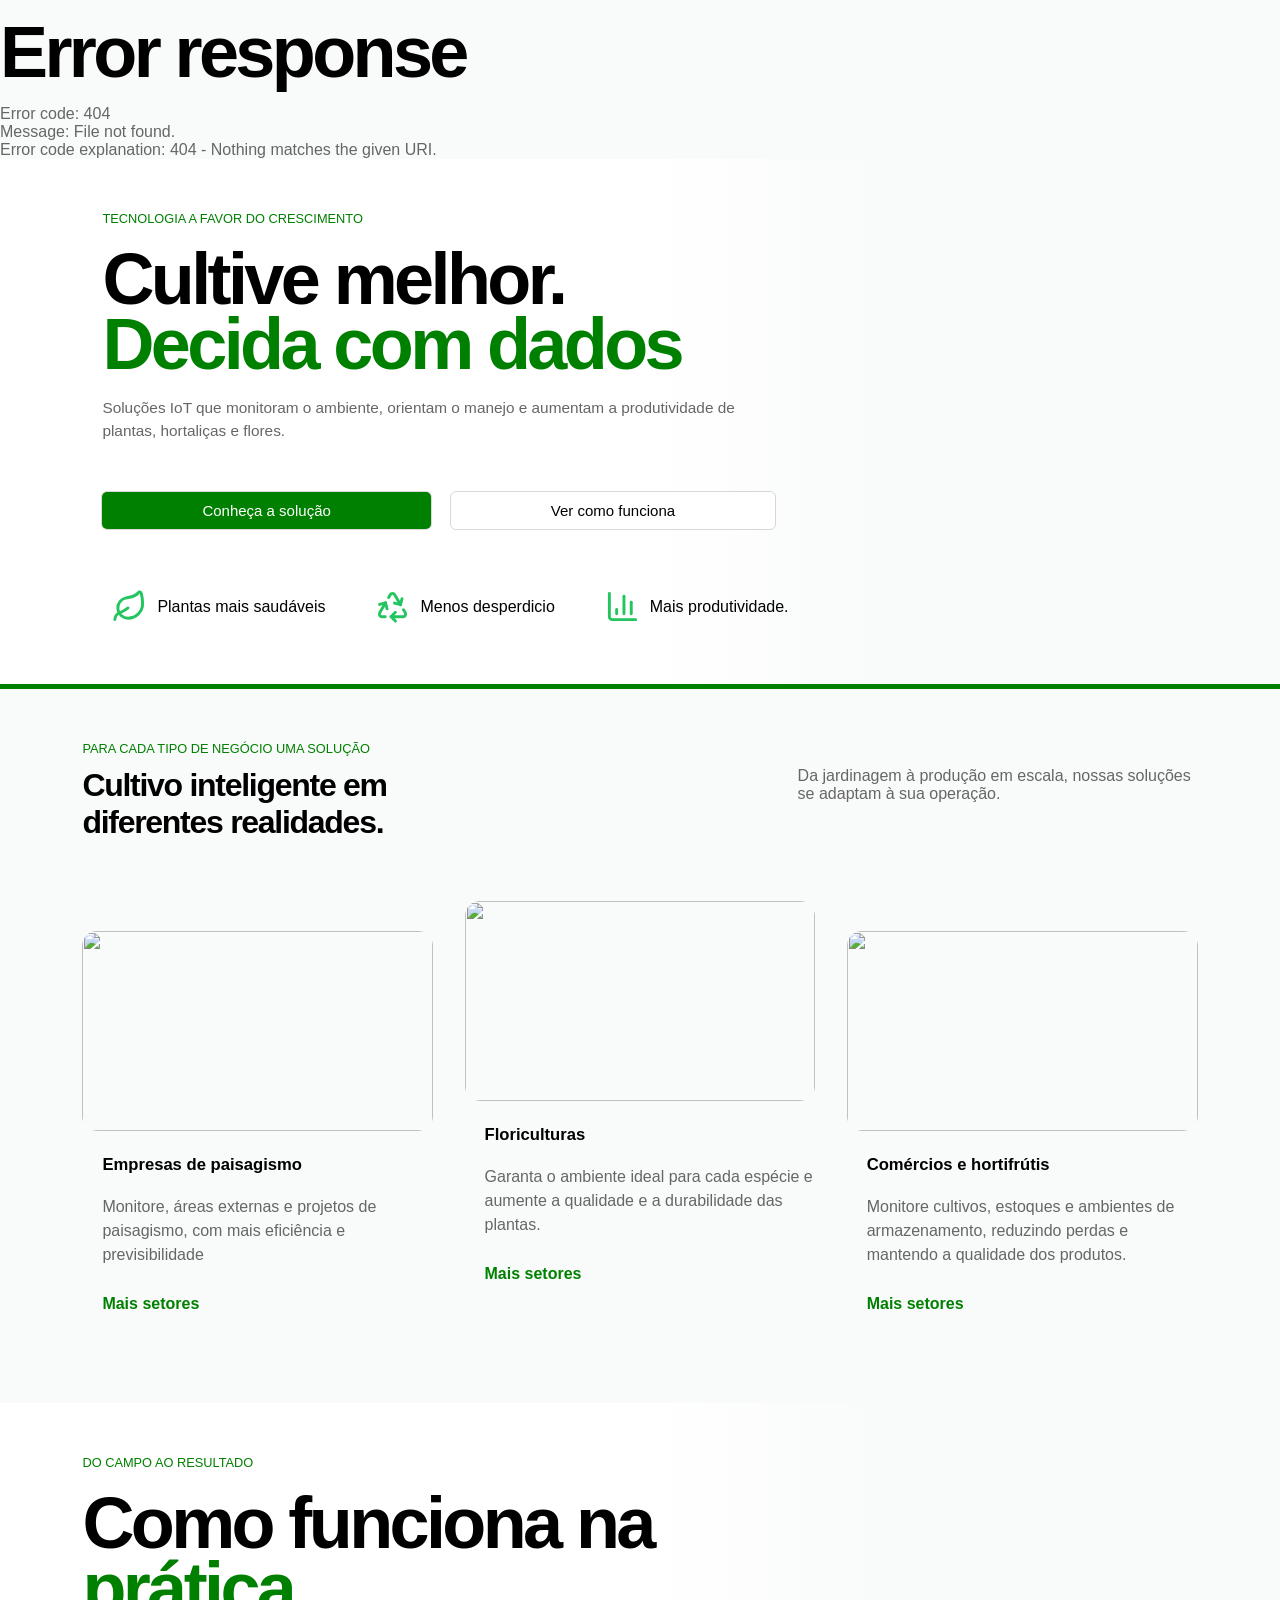
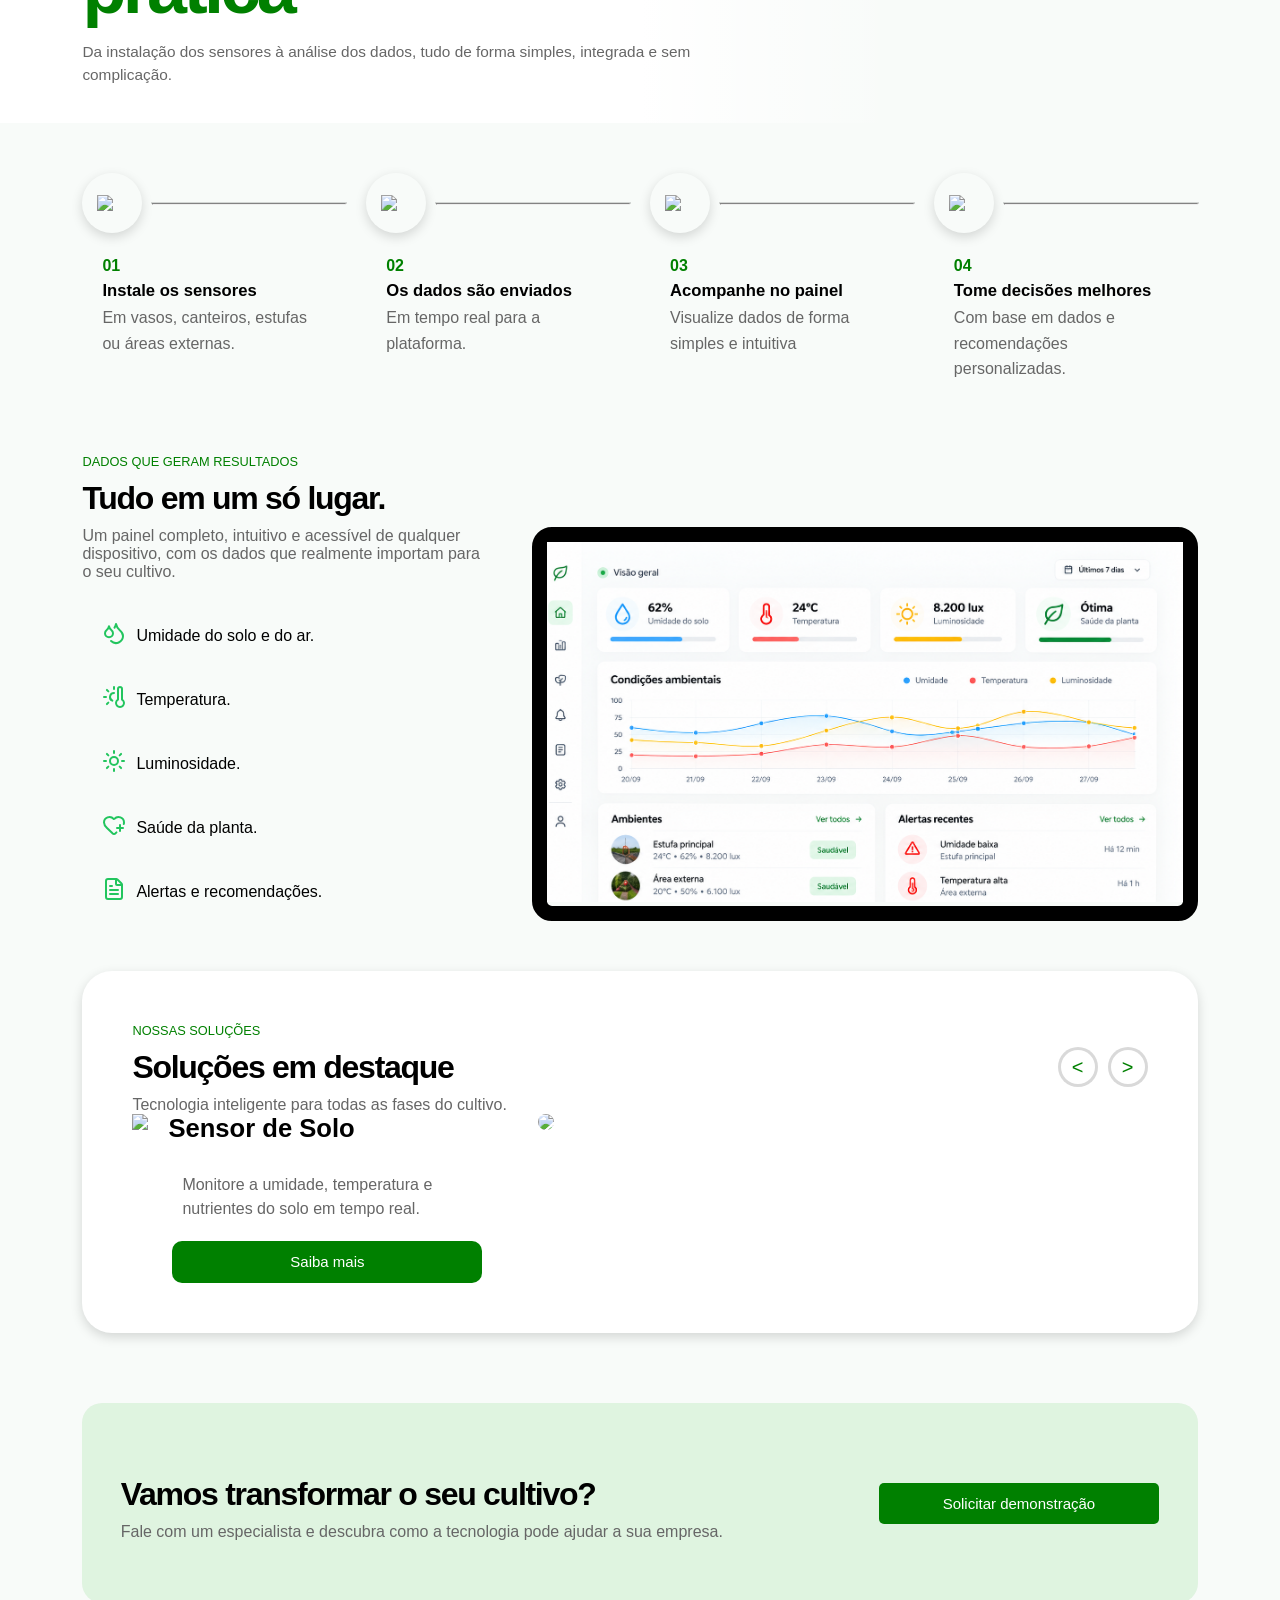
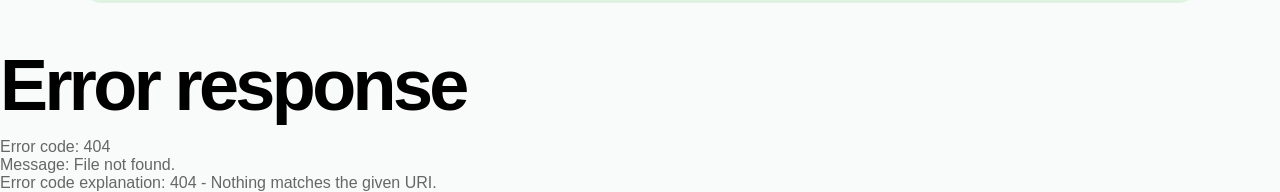
==== index.html @ 98073b13 "Atualiza cache dos estilos responsivos" ====
<!DOCTYPE html>
<html lang="pt-br">

<head>
    <meta charset="UTF-8">

    <meta name="viewport" content="width=device-width, initial-scale=1.0">

    <!-- MENU -->
    <script src="./src/componentes/menu/menu.js?v=6d2f636" defer></script>

    <!-- BANNER PRINCIPAL -->
    <script src="./src/componentes/banner/banner_top.js?v=2dd4a66" defer></script>

    <!-- TITULO DE SEÇÃO -->
    <script src="./src/componentes/texto/mainHeader.js?v=2dd4a66" defer></script>

    <!-- CARDS SETORES -->
    <script src="./src/componentes/cards/cardimg.js?v=2dd4a66" defer></script>

    <!-- CARDS COMO FUNCIONA -->
    <script src="./src/componentes/cards/cardicone.js?v=2dd4a66" defer></script>

    <!-- BANNER COM CARROSSEL -->
    <script src="./src/componentes/banner/bannerCard.js?v=2dd4a66" defer></script>

    <!-- BANNER FOOTER -->
    <script src="./src/componentes/banner/bannerMain.js?v=2dd4a66" defer></script>

    <!-- TERMOS -->
    <script src="./src/componentes/footer/termos.js?v=2dd4a66" defer></script>

    <!-- FOOTER -->
    <script src="./src/componentes/footer/footer.js?v=2dd4a66" defer></script>

    <link rel="stylesheet" href="./src/componentes/texto/headerMain.css?v=2dd4a66">
    <link rel="stylesheet" href="./src/componentes/cards/cardFlutuante.css?v=2dd4a66">
    <link rel="stylesheet" href="./src/componentes/cards/cardIconePassos.css?v=2dd4a66">
    <link rel="stylesheet" href="./src/componentes/banner/bannerCard.css?v=6d2f636">
    <link rel="stylesheet" href="./src/componentes/banner/bannerMain.css?v=2dd4a66">
    <link rel="stylesheet" href="./src/styles/style.css?v=2dd4a66">
    <link rel="stylesheet" href="./src/styles/responsividade.css?v=2dd4a66">
    <link rel="stylesheet" href="./src/styles/root.css?v=2dd4a66">
    <link rel="stylesheet" href="./src/paginas/home/home.css?v=2dd4a66">

    <title>Pagina Inicial</title>
</head>

<body>

    <div id="menu"></div>

    <!-- BANNER PRINCIPAL -->
    <div id="conteiner_banner">

        <div class="banner">
            <div id="banner_top" class="home"></div>

            <section id="btn_banner_principal">
                <a id="btn_solucao" href="./src/paginas/solucoes/solucoes.html">
                    Conheça a solução
                </a>

                <a id="btn_como_funciona" href="#conteiner_banner_comoFunciona">
                    Ver como funciona
                </a>
            </section>

            <!-- card beneficios -->
            <section id="beneficio_home">
                <div><img src="./src/assets/icones/leaf.svg">Plantas mais saudáveis</div>
                <div><img src="./src/assets/icones/recycle.svg">Menos desperdicio</div>
                <div><img src="./src/assets/icones/grafico.svg">Mais produtividade.</div>
            </section>
        </div>

        <div></div>

    </div>

    <main>
        <!-- SETORES -->
        <section id="setores" class="home">

            <div id="mainHeader" class="home espacamento"></div>

            <div id="cardImg" class="home espacamento"></div>

        </section>

        <!-- COMO FUNCIONA -->
        <section id="comoFuniona">
            <div id="conteiner_banner_comoFunciona" class="">
                <div id="banner_top_comoFunciona" class="espacamento"></div>
            </div>
            <div id="cardIcone" class="espacamento comoFunciona"></div>
        </section>

        <!-- SISTEMA -->
        <section id="sistema" class="home espacamento">

            <div id="header_sistema" class="home">
                <div>
                    <div id="mainHeader" class="sistema"></div>

                    <div class="dados_sistema">
                        <img src="./src/assets/icones/umidade.svg">
                        Umidade do solo e do ar.
                    </div>

                    <div class="dados_sistema">
                        <img src="./src/assets/icones/thermometer-sun.svg">
                        Temperatura.
                    </div>

                    <div class="dados_sistema">
                        <img src="./src/assets/icones/lumoinosidade.svg">
                        Luminosidade.
                    </div>

                    <div class="dados_sistema">
                        <img src="./src/assets/icones/saude.svg">
                        Saúde da planta.
                    </div>

                    <div class="dados_sistema">
                        <img src="./src/assets/icones/relatorio.svg">
                        Alertas e recomendações.
                    </div>
                </div>

                <div id="tela_app">
                    <img src="./src/assets/imagens/sistema.png">
                </div>
            </div>

        </section>

        <!-- SOLUÇÕES -->
        <section id="bannerCard" class="home espacamento"></section>

        <!-- BANNER MAIN -->
        <section class="espacamento">
            <div id="banner_main" class="home"></div>
        </section>
    </main>

    <div id="footer"></div>

</body>

</html>
---- src/componentes/texto/headerMain.css ----
/* ===== Header Main ===== */
.flex_headerMain{
    display:flex;
    justify-content: space-between;
}

.flex_headerMain div{
    max-width: 400px;
}

.flex_headerMain p{
    display:flex;
    align-items: center;
    max-width: 400px;
    margin-bottom:20px;

    color:var(--paragrafo);
}

@media (max-width:800px){
    .flex_headerMain{
        display:block;
    }
    
 
}
---- src/componentes/cards/cardFlutuante.css ----
#cardImg{
    display:flex;
    gap:clamp(10px,calc(4vw - 20px),50px);
    flex-wrap: wrap;
}

#cardImg article{
    flex:1;
    max-width:clamp(340px,40vw, 400px);
    min-width:370px;
    border-radius:15px;
    min-height:410px;
    transition:1s;    


}

#cardImg article:hover{
        transform:translateY(-10px);
    }

/* imagem card setores */
.imagem_card img{
    width:100%;
    height:clamp(200px,100vw,200px);
    
    object-fit: cover;
    border-radius:15px;
}

/* conteudo card setores*/
.conteudo_card{
    padding:0px 0px 20px 20px;
    width:100%;
    min-height:160px;
    display:flex;
    justify-content: start;
    flex-direction: column;
    gap:20px;
}


/* titulo card setores */
.h3_card{
    font-size:clamp(0.9rem,100vw,1.3vw);
    margin-top:20px
}

/* descrição card setores*/
.descricao_card{
    line-height:1.5;
    font-size:clamp(0.6rem,1.5vw,1rem);
    color: var(--paragrafo)
}

/* saiba mais */
.mais{
    padding:20px;
    font-size:clamp();
    font-size:clamp(0.7rem,1.5vw,1rem);
    color:var(--principal);
    font-weight: 600;
    
}

@media(max-width:800px){
  

}
---- src/componentes/cards/cardIconePassos.css ----
/* Conteiner card */
#cardIcone{
    display:flex;
    gap:20px;
}

/* corpo card */
#cardIcone article{
    flex:1;
}

/* header card */
.header_cardIcone{
    display:flex;
    align-items: center;
    gap:10px;
}

/* borda do icone */
.borda_icone{
    min-width:clamp(50px,10vw,60px);
    min-height:clamp(50px,10vw,60px);
    border-radius:40px;
    box-shadow: 0 4px 12px var(--borda);
    
    display:flex;
    align-items: center;
    justify-content: center;
}

/* imagem do icone */
.header_cardIcone img{
    width:clamp(25px,10vw,30px);
}

/* linha do card */
.proximo{
    outline:1px solid var(--borda);
    max-height:0px;
    width:90%;
}

/* conteudo card */

.conteudo_icone{
    padding:20px;
    line-height:1.6;
    margin-bottom:auto;
}

.passo{
    font-weight: 600;
    color:var(--principal);
    margin-bottom:0px;
    
}

@media(max-width:800px){
    #cardIcone{
        flex-direction: column;
    }
}
---- src/componentes/banner/bannerCard.css ----
/* Banner de soluções em destaque */
#bannerCard{
    margin-top:50px;
    padding:50px;
    border-radius:30px;
    background-color:white;
    box-shadow:0 4px 12px var(--borda);
}

#bannerCard header{
    display:flex;
    flex-wrap:wrap;
    justify-content:space-between;
    align-items:center;
    gap:12px;
}

#bannerCard header span{
    color:var(--principal);
    font-size:clamp(.8rem,1vw,1rem);
}

.botoesBannerCard{
    display:flex;
    gap:10px;
}

.botoesBannerCard button{
    width:40px;
    height:40px;
    border:3px solid var(--borda);
    border-radius:50%;
    background:white;
    color:var(--principal);
    font-size:20px;
}

.botoesBannerCard button:hover{
    background-color:var(--fundo);
}

.mainBannerCard{
    display:flex;
    justify-content:space-between;
    gap:20px;
}

.corpoCardBannerCard{
    display:flex;
    flex-direction:column;
    justify-content:center;
    gap:10px;
}

.corpoCardBannerCard div{
    display:flex;
    gap:20px;
}

.corpoCardBannerCard div:nth-child(2){
    width:350px;
    flex-direction:column;
    justify-content:flex-end;
    align-items:flex-end;
    line-height:1.5;
}

.corpoCardBannerCard div h3{
    font-size:clamp(1.3rem,4vw,1.6rem);
}

.corpoCardBannerCard div p{
    margin:20px 0 0 50px;
    font-size:clamp(.9rem,2vw,1rem);
}

.saibaMais{
    min-width:clamp(200px,30vw,310px);
    padding:10px;
    border-radius:10px;
    background-color:green;
    color:white;
    text-align:center;
}

.saibaMais:hover{
    background-color:var(--hoverprincipal);
    transform:translateY(3px);
    transition:.5s;
}

.conteinerImagemBannerCard{
    flex:1;
    max-width:60%;
}

.conteinerImagemBannerCard img{
    width:100%;
    max-height:300px;
    border-radius:50px;
    object-fit:cover;
    object-position:bottom;
}

@media (max-width:1000px){
    #bannerCard{
        padding:clamp(24px,4vw,40px) clamp(16px,3vw,28px);
    }

    #bannerCard header{
        flex-direction:column;
        align-items:center;
        justify-content:center;
        text-align:center;
        gap:4px;
    }

    #bannerCard header > div:first-child{
        width:100%;
    }

    .botoesBannerCard{
        width:100%;
        justify-content:center;
        gap:14px;
        margin:14px 0 4px;
    }

    .botoesBannerCard button{
        width:clamp(44px,6vw,52px);
        height:clamp(44px,6vw,52px);
        border:1px solid var(--borda);
        box-shadow:0 4px 12px var(--borda);
        font-size:24px;
        line-height:1;
    }

    .mainBannerCard{
        flex-direction:column-reverse;
        align-items:stretch;
        gap:18px;
    }

    .conteinerImagemBannerCard{
        flex:none;
        width:100%;
        max-width:none;
        min-width:0;
        margin:0;
    }

    .conteinerImagemBannerCard img{
        display:block;
        width:100%;
        max-height:clamp(210px,38vw,320px);
        border-radius:16px;
        object-position:center;
    }

    .corpoCardBannerCard{
        width:100%;
        min-width:0;
        align-items:center;
        text-align:center;
    }

    .corpoCardBannerCard > div:first-child{
        align-items:center;
        justify-content:center;
        gap:12px;
    }

    .corpoCardBannerCard div:nth-child(2){
        width:100%;
        max-width:650px;
        min-width:0;
        align-items:center;
        gap:14px;
    }

    .corpoCardBannerCard div p{
        max-width:50ch;
        margin:0;
        padding:0;
        font-size:clamp(.9rem,1.8vw,1rem);
    }

    .saibaMais{
        width:min(100%,310px);
        min-width:0;
        max-width:100%;
    }
}

@media (max-width:500px){
    #bannerCard{
        padding:24px 16px;
    }

    .botoesBannerCard button{
        width:44px;
        height:44px;
        font-size:22px;
    }

    .corpoCardBannerCard div h3{
        font-size:clamp(1.15rem,5.5vw,1.4rem);
    }

    .conteinerImagemBannerCard img{
        max-height:clamp(180px,55vw,240px);
    }
}
---- src/componentes/banner/bannerMain.css ----
#banner_main{
    border-radius: 20px;
    align-items: center;

    display: flex;
    padding:0px;

    min-height:200px;

    margin-bottom:50px;
    background-color: #01ae011a;
}

.bannerMain{
    width:100%;
    display:flex;
    flex-wrap: wrap;
    align-items: center;
    justify-content: space-between;
    
    margin:clamp(30px,3vw,100px)
}

.bannerMain div{
    flex:1;
}

.bannerMain a{
        padding:12px clamp(20px,5vw,100px);
        border-radius:5px;        

        background-color:green;
        color:white;
        transition:.3s;
    }

.bannerMain a:hover{
    background:var(--hoverprincipal);
    transform:translateY(3px);
}

@media(max-width:1060px){
    .bannerMain{
        flex-direction: column;
        justify-content: center;
    }

    .bannerMain a{
        margin-top:20px;
    }

    
}
---- src/styles/style.css ----
/* Configurações Gerais */
   *{
        padding:0;
        margin:0;
        box-sizing: border-box;
    }

    #icone_sidebar{
        display:none;
    }

    html{
       scroll-behavior: smooth;
    }

    body{
        font-family:Arial, Helvetica, sans-serif;
        background-color: var(--fundo);
    }

    a{
        text-decoration: none;
        color:inherit;
        font-size:15px;
    }

    button{
        cursor: pointer;
    }
.conteiner_banner_top{
    border-bottom:5px solid var(--principal);
    padding-bottom:50px;
}

/* Span acima do H1 */
.span_top{
    font-size:clamp(0.8rem, 1vw,1rem);
    color:var(--principal);
}

/* H1 */
#titulo_banner, h1{
    font-size:clamp(2.4rem, 7vw, 4.5rem);
    margin-block:20px;
    letter-spacing: -0.05em;
    line-height:0.9;
}

/* H2 */
.titulo_h2, h2{
    font-size: clamp(1.5rem, 3vw, 2rem);
    letter-spacing: -0.04em;
    margin-block:10px
}

/* H3 */
h3{
    font-size:clamp(0.9rem,100vw,1.3vw);
}

/* p */
p{
    color:var(--paragrafo);
}

/* Span abaixo do H1 */
.destaque_titulo{
    color: var(--principal);
}

/* P */
.descricao_banner{
    line-height:1.5;
    font-size:clamp(0.9rem, 1.2vw, 1.1rem);
    color: var(--paragrafo)

}

/* footer */
.conteiner_footer{
    border-top:5px solid var(--principal);
}
---- src/styles/responsividade.css ----
.espacamento{
    margin:0px clamp(0px,calc(8vw - 20px),150px);
    padding-top:50px;
}

.banner{
    margin:0px clamp(0px,8vw,150px);
    padding-top:50px;
}

.conteudo_banner{
    max-width:clamp(370px,50vw,650px);
}

section{
   
}

#banner{
    background-color: red;
}

@media(max-width:800px){
    #conteiner_banner{
        padding-bottom:30px;
    }
}
---- src/styles/root.css ----
:root{
    --paragrafo:#666;
    --principal: green;
    --borda: #00000026;
    --hoverprincipal: rgb(0, 73, 0);
    --hoverwhite:rgb(221, 221, 221);
    --principalClaro: rgba(0, 189, 0, 0.093);
    --fundo:#f8fbf9;
}
---- src/paginas/home/home.css ----
/* ===== Banner ===== */
#conteiner_banner{
    background-image: linear-gradient( to right, white 50%, transparent 70%), url('/hydrotime-/src/assets/banner/beneficios.png');
    background-size:cover;
    background-position: center;
    min-height:530px;

    border-bottom: 5px solid var(--principal);
}

/* ===== SETORES ===== */
#cardImg{
    flex-wrap: nowrap;
}

#cardImg article{
    min-width:100px;
    min-height:0px;
}


/* Botões banner princiapl */
#btn_banner_principal{
    display:flex;
    gap:20px;
}

/* Estilização dos bonotes do banner principal*/
#btn_solucao, #btn_como_funciona{
    padding:10px clamp(10px,10vw, 100px);
    outline:1px solid var(--borda);
    border-radius:5px;   
    margin-block:50px;
}

/* Conheça a solução cor*/
#btn_solucao{
    background-color:var(--principal);
    color:white;
}

#btn_solucao:hover{
    background-color: var(--hoverprincipal);
    transform: translateY(2px);
    transition:.2s;
    box-shadow:0 4px 12px var(--borda)
}

/* Ver como funciona */
#btn_como_funciona{
    background-color:white;
}

#btn_como_funciona:hover{
    background-color: var(--hoverwhite);
    color:white;
    transform: translateY(2px);
    transition:.2s;
    box-shadow:0 4px 12px var(--borda);
    
}

/* ===== Beneficios ===== */

#beneficio_home{
    display:flex;
    gap:30px;
}

#beneficio_home div{
    display:flex;
    gap:10px;

    padding:10px;
    border-radius:5px;

    align-items: center;
}

#beneficio_home img{
    width:35px;
}
    /* os cards somem quando a tela for menor que 800px e a imagem do header troca de posição. */
@media (max-width:800px){
    #conteiner_banner{
        background-image: linear-gradient( to top, white 70%, transparent 100%), url('/hydrotime-/src/assets/banner/home.png');
        min-height:auto;
    }

    #btn_banner_principal{
        display:none;
    }

    #beneficio_home{
        display:none;
    }
}


/* ===== CARDS SETORES ===== */

#cardImg article:nth-child(2):hover{
        transform:translateY(-10px);
        box-shadow:0 12px 35px var(--borda);
    }

    #cardImg article:nth-child(1), #cardImg article:nth-child(3){
        transform:translateY(30px);
        padding-bottom:20px;
}


     #cardImg article:nth-child(1):hover, #cardImg article:nth-child(3):hover{
        transform: translateY(15px);
        box-shadow:0 12px 35px var(--borda);
     }

     @media(max-width:800px){
   #cardImg article:nth-child(2):hover{
        transform:translateY(-10px);
        box-shadow:none;
    }

     #cardImg article:nth-child(1):hover, #cardImg article:nth-child(3):hover{
        transform: translateY(15px);
        box-shadow:none;

     }
    }



/* ===== Como Funciona ===== */

#conteiner_banner_comoFunciona{
    margin-top:100px;
    background-image: linear-gradient( to right, white 50%, transparent 70%), url('/hydrotime-/src/assets/imagens/comofunciona.png');
    background-size:cover;
    background-position: bottom;
    min-height:320px;

}

@media(max-width:700px){
    #conteiner_banner_comoFunciona{
        background-image: linear-gradient( to top, white 80%, transparent 100%), url('/hydrotime-/src/assets/imagens/comofunciona.png');
        min-height:0px;
    }
}

/* ===== SISTEMA ===== */

#header_sistema{
    display:flex;
    gap:50px;
    flex-wrap: wrap;
    align-items: end;
}

/* headerMain */
#mainHeader.sistema header{
    flex-direction: column;
}

#tela_app{
    flex:2;
    min-width:clamp(50%,5vw,100%);
    max-height: 400px;
    border-radius:20px;
    border:15px solid;
}

#tela_app img{
    object-fit: cover;
    object-position: top;
    max-height:360px;
    width:100%;
    height:auto;
}

.dados_sistema{
    display:flex;
    gap:10px;
    align-items: end;
    padding:20px;
}

#banner_main{
    margin-top:20px;
}
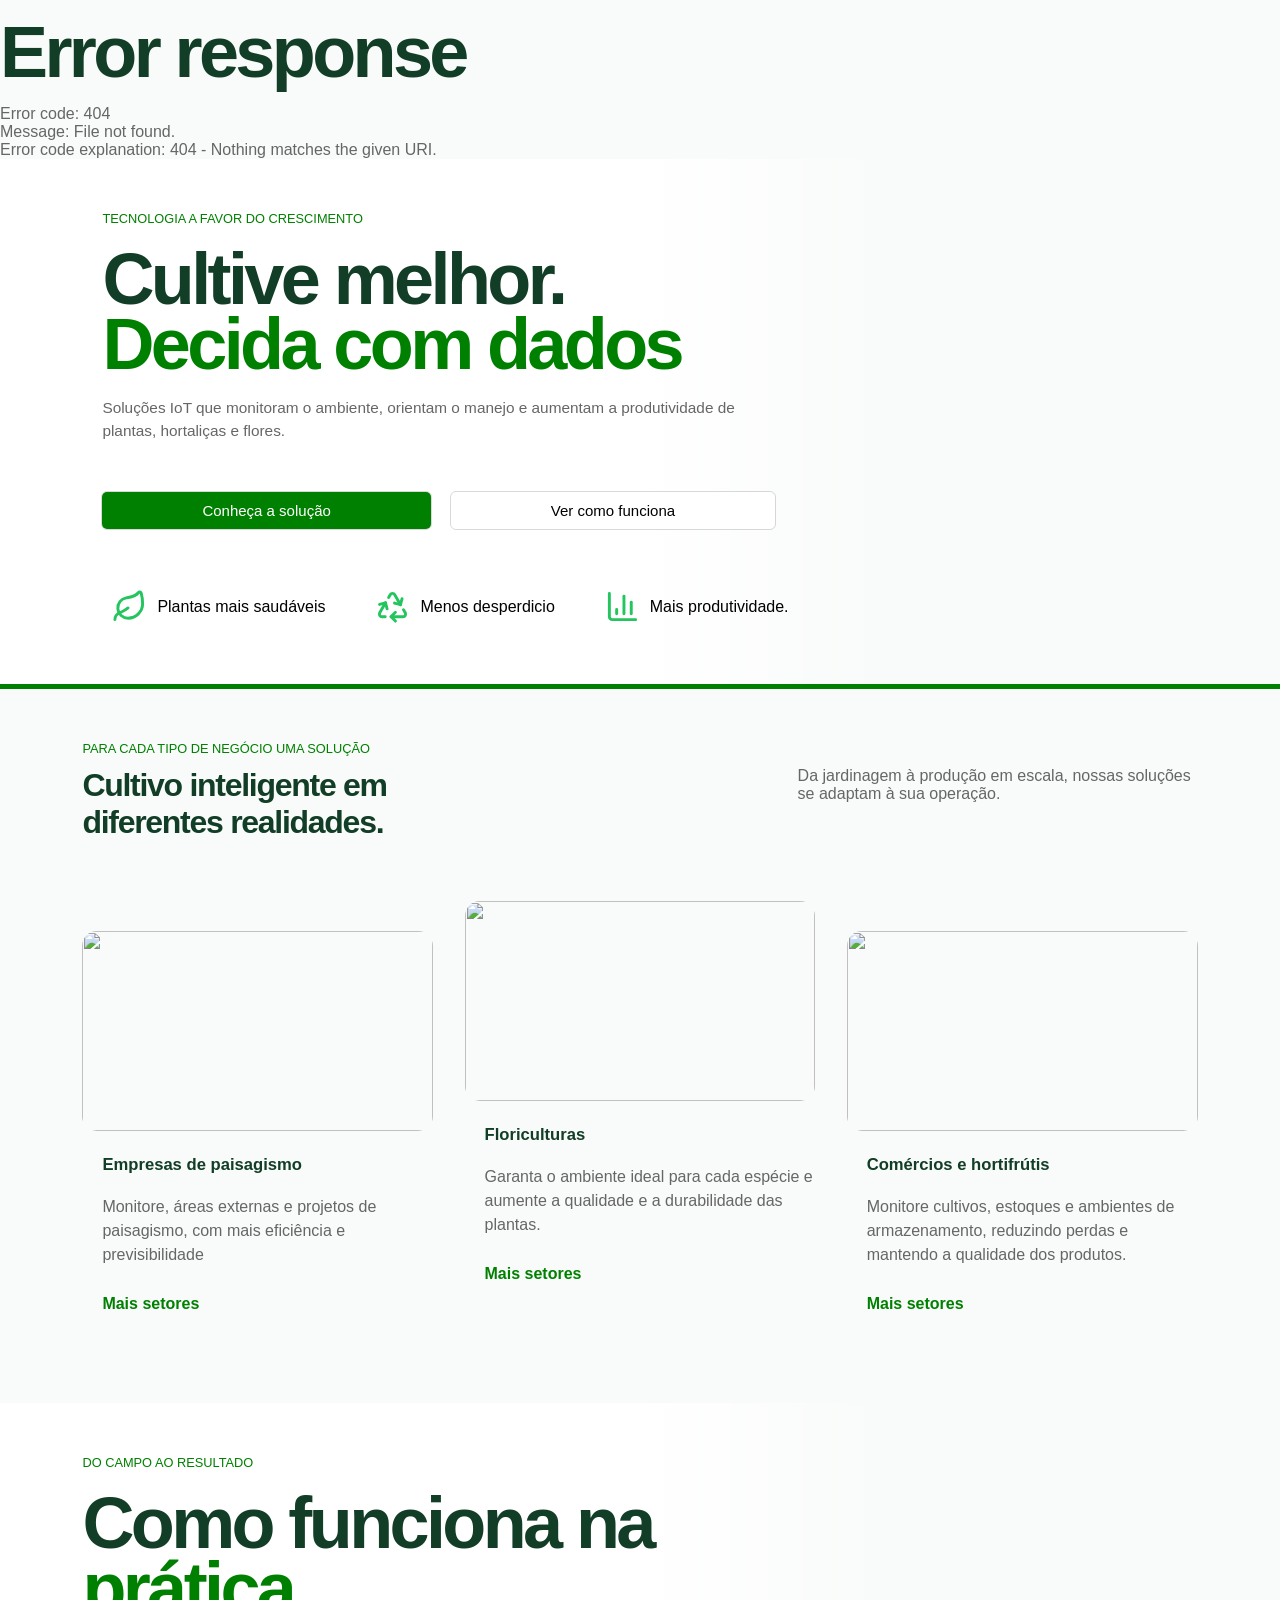
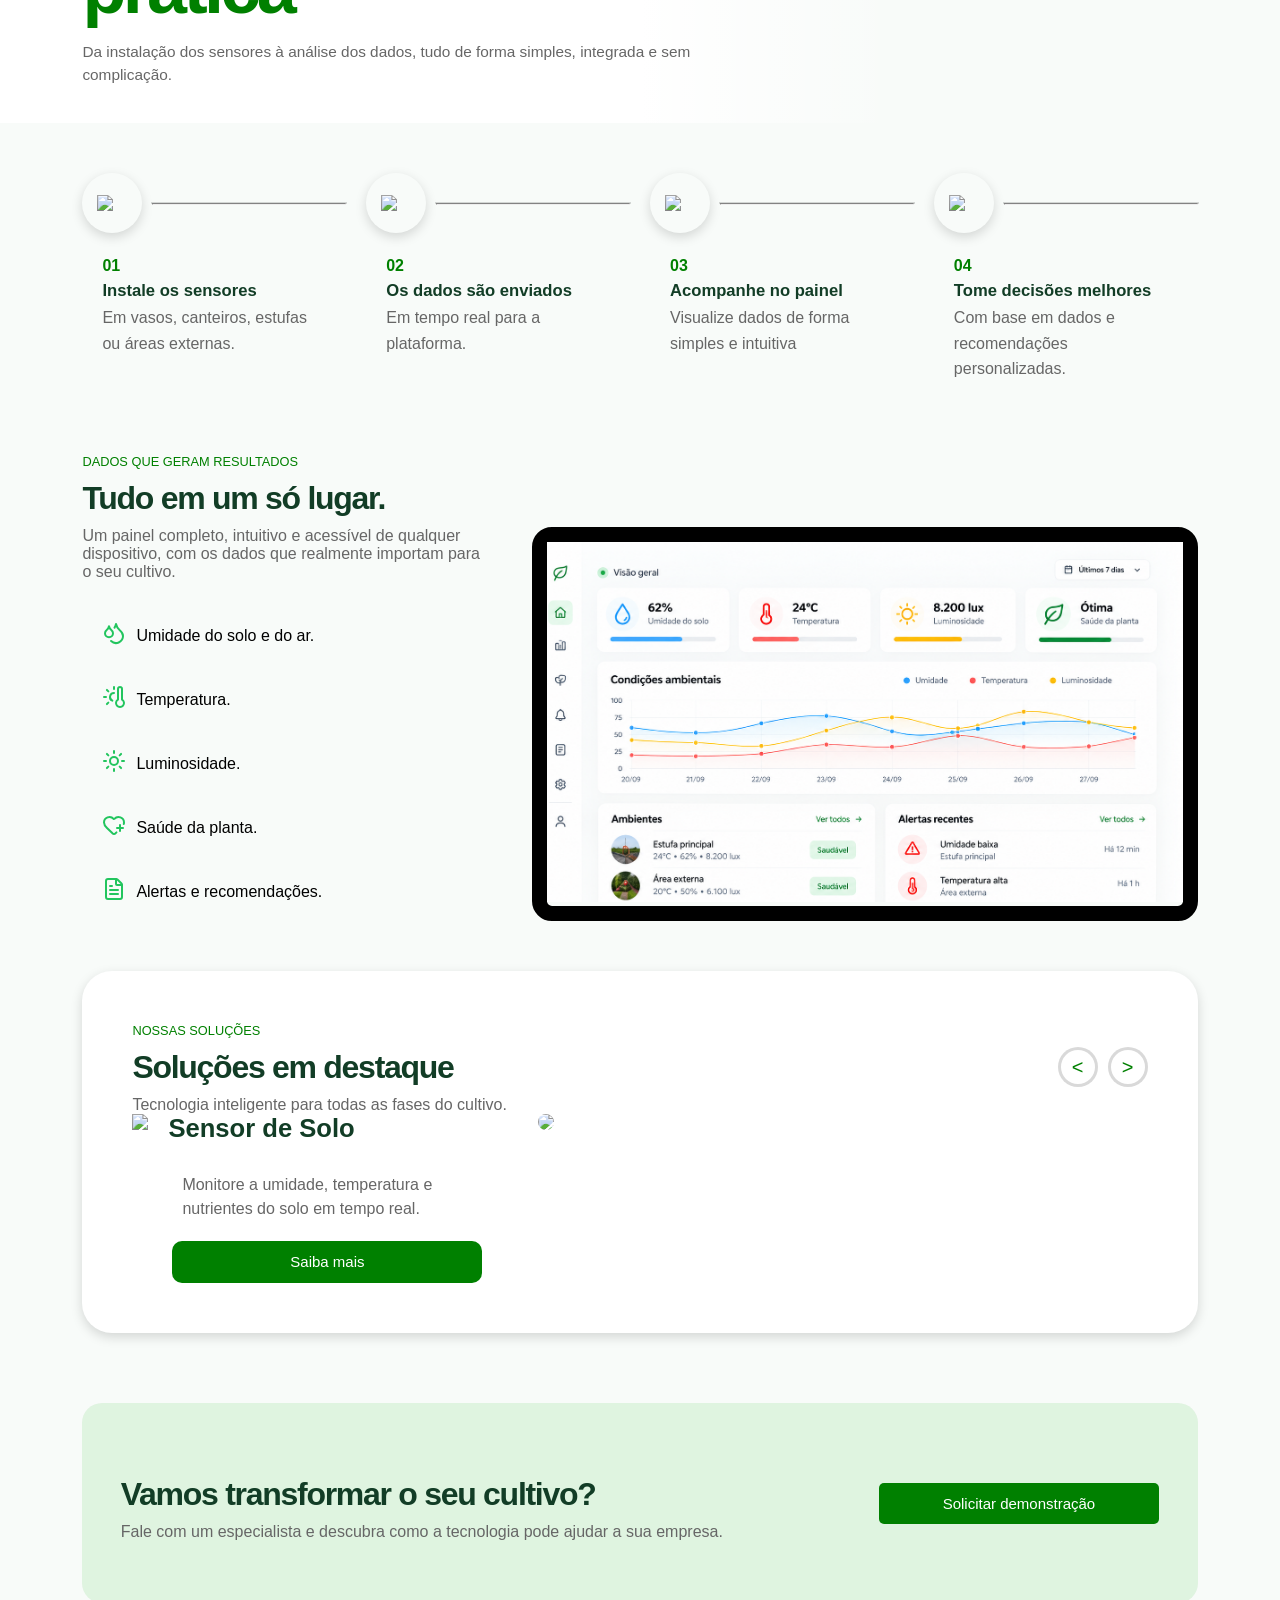
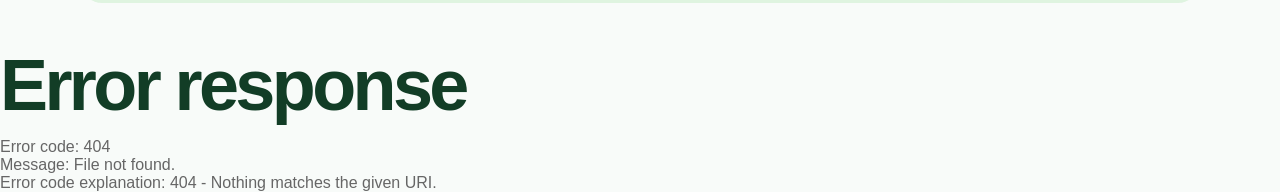
==== commit fdc1d424: "Ajuste de gramática, correção de cor preto profundo, adicionado logo ao menu, correção footer sem no" ====
--- a/index.html
+++ b/index.html
@@ -11,37 +11,54 @@
     <script src="./src/componentes/menu/menu.js?v=6d2f636" defer></script>
 
     <!-- BANNER PRINCIPAL -->
-    <script src="./src/componentes/banner/banner_top.js?v=2dd4a66" defer></script>
+    <script src="./src/componentes/banner/bannerTop/banner_top.js?v=2dd4a66" defer></script>
 
     <!-- TITULO DE SEÇÃO -->
-    <script src="./src/componentes/texto/mainHeader.js?v=2dd4a66" defer></script>
+    <script src="./src/componentes/texto/mainHeader/mainHeader.js?v=2dd4a66" defer></script>
 
     <!-- CARDS SETORES -->
-    <script src="./src/componentes/cards/cardimg.js?v=2dd4a66" defer></script>
+    <script src="./src/componentes/cards/cardImagem/cardimg.js?v=2dd4a66" defer></script>
 
     <!-- CARDS COMO FUNCIONA -->
-    <script src="./src/componentes/cards/cardicone.js?v=2dd4a66" defer></script>
+    <script src="./src/componentes/cards/cardPassos/cardicone.js?v=2dd4a66" defer></script>
 
     <!-- BANNER COM CARROSSEL -->
-    <script src="./src/componentes/banner/bannerCard.js?v=2dd4a66" defer></script>
+    <script src="./src/componentes/banner/bannerCard/bannerCard.js?v=2dd4a66" defer></script>
 
     <!-- BANNER FOOTER -->
-    <script src="./src/componentes/banner/bannerMain.js?v=2dd4a66" defer></script>
+    <script src="./src/componentes/banner/bannerMain/bannerMain.js?v=2dd4a66" defer></script>
 
     <!-- TERMOS -->
-    <script src="./src/componentes/footer/termos.js?v=2dd4a66" defer></script>
+    <script src="./src/componentes/termos/termos.js?v=2dd4a66" defer></script>
 
     <!-- FOOTER -->
     <script src="./src/componentes/footer/footer.js?v=2dd4a66" defer></script>
 
-    <link rel="stylesheet" href="./src/componentes/texto/headerMain.css?v=2dd4a66">
-    <link rel="stylesheet" href="./src/componentes/cards/cardFlutuante.css?v=2dd4a66">
-    <link rel="stylesheet" href="./src/componentes/cards/cardIconePassos.css?v=2dd4a66">
-    <link rel="stylesheet" href="./src/componentes/banner/bannerCard.css?v=6d2f636">
-    <link rel="stylesheet" href="./src/componentes/banner/bannerMain.css?v=2dd4a66">
+    <!-- ESTILO TITULO DE SEÇÃO -->
+    <link rel="stylesheet" href="./src/componentes/texto/mainHeader/headerMain.css?v=2dd4a66">
+
+    <!-- ESTILO CARDS PAÁGINA PRINCIPAL -->
+    <link rel="stylesheet" href="./src/componentes/cards/cardImagem/cardFlutuante.css?v=2dd4a66">
+
+    <!-- ESTILO CARDS COMO FUNCIONA -->
+    <link rel="stylesheet" href="./src/componentes/cards/cardPassos/cardIconePassos.css?v=2dd4a66">
+
+    <!-- ESTILO DA SEÇÃO DE SOLUÇÕES  -->
+    <link rel="stylesheet" href="./src/componentes/banner/bannerCard/bannerCard.css?v=6d2f636">
+
+    <!-- ESTILO DO BANNER DE CONTATO AO FINAL DA PÁGINA -->
+    <link rel="stylesheet" href="./src/componentes/banner/bannerMain/bannerMain.css?v=2dd4a66">
+
+    <!-- ESTILO DE CSS GLOBAL -->
     <link rel="stylesheet" href="./src/styles/style.css?v=2dd4a66">
+
+    <!-- ESTILO DE CSS DE RESPONSIVIDADE GLOBAL -->
     <link rel="stylesheet" href="./src/styles/responsividade.css?v=2dd4a66">
+
+    <!-- ESTILO DE CORES GLOBAL -->
     <link rel="stylesheet" href="./src/styles/root.css?v=2dd4a66">
+
+    <!-- ESTILO DA PÁGINA HTML -->
     <link rel="stylesheet" href="./src/paginas/home/home.css?v=2dd4a66">
 
     <title>Pagina Inicial</title>
@@ -49,12 +66,14 @@
 
 <body>
 
+    <!-- CHAMADA DO COMPONENTE MENU -->
     <div id="menu"></div>
 
     <!-- BANNER PRINCIPAL -->
     <div id="conteiner_banner">
 
         <div class="banner">
+            <!-- CHAMADA DO COMPONENTE BANNERTOP -->
             <div id="banner_top" class="home"></div>
 
             <section id="btn_banner_principal">
@@ -83,8 +102,10 @@
         <!-- SETORES -->
         <section id="setores" class="home">
 
+            <!-- CHAMADA DO COMPONENTE MAINHEADER -->
             <div id="mainHeader" class="home espacamento"></div>
 
+            <!-- CHAMADA DO COMPONENTE CARDIMG -->
             <div id="cardImg" class="home espacamento"></div>
 
         </section>
@@ -94,7 +115,10 @@
             <div id="conteiner_banner_comoFunciona" class="">
                 <div id="banner_top_comoFunciona" class="espacamento"></div>
             </div>
+
+            <!-- CHAMADA DO COMPONENTE CARDICONE -->
             <div id="cardIcone" class="espacamento comoFunciona"></div>
+
         </section>
 
         <!-- SISTEMA -->
@@ -138,14 +162,20 @@
         </section>
 
         <!-- SOLUÇÕES -->
+
+         <!-- CHAMADA DO COMPONENTE BANNERCARD -->
         <section id="bannerCard" class="home espacamento"></section>
 
         <!-- BANNER MAIN -->
         <section class="espacamento">
+
+            <!-- CHAMADA DO COMPONENTE BANNERMAIN -->
             <div id="banner_main" class="home"></div>
+
         </section>
     </main>
 
+    <!-- CHAMADA DO COMPONENTE FOOTER -->
     <div id="footer"></div>
 
 </body>
--- a/src/componentes/texto/mainHeader/headerMain.css
+++ b/src/componentes/texto/mainHeader/headerMain.css
@@ -0,0 +1,26 @@
+/* ===== Header Main ===== */
+.flex_headerMain{
+    display:flex;
+    justify-content: space-between;
+}
+
+.flex_headerMain div{
+    max-width: 400px;
+}
+
+.flex_headerMain p{
+    display:flex;
+    align-items: center;
+    max-width: 400px;
+    margin-bottom:20px;
+
+    color:var(--paragrafo);
+}
+
+@media (max-width:800px){
+    .flex_headerMain{
+        display:block;
+    }
+    
+ 
+}
--- a/src/componentes/cards/cardImagem/cardFlutuante.css
+++ b/src/componentes/cards/cardImagem/cardFlutuante.css
@@ -0,0 +1,69 @@
+#cardImg{
+    display:flex;
+    gap:clamp(10px,calc(4vw - 20px),50px);
+    flex-wrap: wrap;
+}
+
+#cardImg article{
+    flex:1;
+    max-width:clamp(340px,40vw, 400px);
+    min-width:370px;
+    border-radius:15px;
+    min-height:410px;
+    transition:1s;    
+
+
+}
+
+#cardImg article:hover{
+        transform:translateY(-10px);
+    }
+
+/* imagem card setores */
+.imagem_card img{
+    width:100%;
+    height:clamp(200px,100vw,200px);
+    
+    object-fit: cover;
+    border-radius:15px;
+}
+
+/* conteudo card setores*/
+.conteudo_card{
+    padding:0px 0px 20px 20px;
+    width:100%;
+    min-height:160px;
+    display:flex;
+    justify-content: start;
+    flex-direction: column;
+    gap:20px;
+}
+
+
+/* titulo card setores */
+.h3_card{
+    font-size:clamp(0.9rem,100vw,1.3vw);
+    margin-top:20px
+}
+
+/* descrição card setores*/
+.descricao_card{
+    line-height:1.5;
+    font-size:clamp(0.6rem,1.5vw,1rem);
+    color: var(--paragrafo)
+}
+
+/* saiba mais */
+.mais{
+    padding:20px;
+    font-size:clamp();
+    font-size:clamp(0.7rem,1.5vw,1rem);
+    color:var(--principal);
+    font-weight: 600;
+    
+}
+
+@media(max-width:800px){
+  
+
+}
--- a/src/componentes/cards/cardPassos/cardIconePassos.css
+++ b/src/componentes/cards/cardPassos/cardIconePassos.css
@@ -0,0 +1,67 @@
+
+/* Conteiner card */
+#cardIcone{
+    display:flex;
+    gap:20px;
+}
+
+/* corpo card */
+#cardIcone article{
+    flex:1;
+}
+
+/* header card */
+.header_cardIcone{
+    display:flex;
+    align-items: center;
+    gap:10px;
+}
+
+/* borda do icone */
+.borda_icone{
+    min-width:clamp(50px,10vw,60px);
+    min-height:clamp(50px,10vw,60px);
+    border-radius:40px;
+    box-shadow: 0 4px 12px var(--borda);
+    
+    display:flex;
+    align-items: center;
+    justify-content: center;
+}
+
+/* imagem do icone */
+.header_cardIcone img{
+    width:clamp(25px,10vw,30px);
+}
+
+/* linha do card */
+.proximo{
+    outline:1px solid var(--borda);
+    max-height:0px;
+    width:90%;
+}
+
+/* conteudo card */
+
+.conteudo_icone{
+    padding:20px;
+    line-height:1.6;
+    margin-bottom:auto;
+}
+
+.passo{
+    font-weight: 600;
+    color:var(--principal);
+    margin-bottom:0px;
+    
+}
+
+@media(max-width:800px){
+    #cardIcone{
+        flex-direction: column;
+    }
+}
+
+
+
+
--- a/src/componentes/banner/bannerCard/bannerCard.css
+++ b/src/componentes/banner/bannerCard/bannerCard.css
@@ -0,0 +1,243 @@
+/* Banner de soluções em destaque */
+#bannerCard{
+    margin-top:50px;
+    padding:50px;
+    border-radius:30px;
+    background-color:white;
+    box-shadow:0 4px 12px var(--borda);
+    position:relative;
+}
+
+#bannerCard header{
+    display:flex;
+    flex-wrap:wrap;
+    justify-content:space-between;
+    align-items:center;
+    gap:12px;
+}
+
+#bannerCard header span{
+    color:var(--principal);
+    font-size:clamp(.8rem,1vw,1rem);
+}
+
+.botoesBannerCard{
+    display:flex;
+    gap:10px;
+}
+
+.botoesBannerCard button{
+    width:40px;
+    height:40px;
+    border:3px solid var(--borda);
+    border-radius:50%;
+    background:white;
+    color:var(--principal);
+    font-size:20px;
+}
+
+.botoesBannerCard button:hover{
+    background-color:var(--fundo);
+}
+
+.mainBannerCard{
+    display:flex;
+    justify-content:space-between;
+    gap:20px;
+}
+
+.corpoCardBannerCard{
+    display:flex;
+    flex-direction:column;
+    justify-content:center;
+    gap:10px;
+}
+
+.corpoCardBannerCard div{
+    display:flex;
+    gap:20px;
+}
+
+.corpoCardBannerCard div:nth-child(2){
+    width:350px;
+    flex-direction:column;
+    justify-content:flex-end;
+    align-items:flex-end;
+    line-height:1.5;
+}
+
+.corpoCardBannerCard div h3{
+    font-size:clamp(1.3rem,4vw,1.6rem);
+}
+
+.corpoCardBannerCard div p{
+    margin:20px 0 0 50px;
+    font-size:clamp(.9rem,2vw,1rem);
+}
+
+.saibaMais{
+    min-width:clamp(200px,30vw,310px);
+    padding:10px;
+    border-radius:10px;
+    background-color:green;
+    color:white;
+    text-align:center;
+}
+
+.saibaMais:hover{
+    background-color:var(--hoverprincipal);
+    transform:translateY(3px);
+    transition:.5s;
+}
+
+.conteinerImagemBannerCard{
+    flex:1;
+    max-width:60%;
+}
+
+.conteinerImagemBannerCard img{
+    width:100%;
+    max-height:300px;
+    border-radius:50px;
+    object-fit:cover;
+    object-position:bottom;
+}
+
+@media (max-width:1000px){
+    #bannerCard{
+        padding:clamp(24px,4vw,40px) clamp(16px,3vw,28px);
+    }
+
+    #bannerCard header{
+        flex-direction:column;
+        align-items:center;
+        justify-content:center;
+        text-align:center;
+        gap:4px;
+    }
+
+    #bannerCard header > div:first-child{
+        width:100%;
+    }
+
+    .botoesBannerCard{
+        width:100%;
+        justify-content:center;
+        gap:14px;
+        margin:14px 0 4px;
+    }
+
+    .botoesBannerCard button{
+        width:clamp(44px,6vw,52px);
+        height:clamp(44px,6vw,52px);
+        border:1px solid var(--borda);
+        box-shadow:0 4px 12px var(--borda);
+        font-size:24px;
+        line-height:1;
+    }
+
+    .mainBannerCard{
+        flex-direction:column-reverse;
+        align-items:stretch;
+        gap:18px;
+    }
+
+    .conteinerImagemBannerCard{
+        flex:none;
+        width:100%;
+        max-width:none;
+        min-width:0;
+        margin:0;
+    }
+
+    .conteinerImagemBannerCard img{
+        display:block;
+        width:100%;
+        max-height:clamp(210px,38vw,320px);
+        border-radius:16px;
+        object-position:center;
+    }
+
+    .corpoCardBannerCard{
+        width:100%;
+        min-width:0;
+        align-items:center;
+        text-align:center;
+    }
+
+    .corpoCardBannerCard > div:first-child{
+        align-items:center;
+        justify-content:center;
+        gap:12px;
+    }
+
+    .corpoCardBannerCard div:nth-child(2){
+        width:100%;
+        max-width:650px;
+        min-width:0;
+        align-items:center;
+        gap:14px;
+    }
+
+    .corpoCardBannerCard div p{
+        max-width:50ch;
+        margin:0;
+        padding:0;
+        font-size:clamp(.9rem,1.8vw,1rem);
+    }
+
+    .saibaMais{
+        width:min(100%,310px);
+        min-width:0;
+        max-width:100%;
+    }
+
+      #proximo{
+        position:absolute;
+        z-index:2;
+        right:-10px;
+        top:280px;
+    }
+
+    #anterior{
+        position:absolute;
+        z-index:2;
+        left:-10px;
+        top:280px;
+    }
+}
+
+
+@media (max-width:500px){
+    #bannerCard{
+        padding:24px 16px;
+    }
+
+    .botoesBannerCard button{
+        width:44px;
+        height:44px;
+        font-size:22px;
+    }
+
+    .corpoCardBannerCard div h3{
+        font-size:clamp(1.15rem,5.5vw,1.4rem);
+    }
+
+    .conteinerImagemBannerCard img{
+        max-height:clamp(180px,55vw,240px);
+    }
+
+       #proximo{
+        position:absolute;
+        z-index:2;
+        right:-10px;
+        top:220px;
+    }
+
+    #anterior{
+        position:absolute;
+        z-index:2;
+        left:-10px;
+        top:220px
+    }
+}
--- a/src/componentes/banner/bannerMain/bannerMain.css
+++ b/src/componentes/banner/bannerMain/bannerMain.css
@@ -0,0 +1,53 @@
+#banner_main{
+    border-radius: 20px;
+    align-items: center;
+
+    display: flex;
+    padding:0px;
+
+    min-height:200px;
+
+    margin-bottom:50px;
+    background-color: #01ae011a;
+}
+
+.bannerMain{
+    width:100%;
+    display:flex;
+    flex-wrap: wrap;
+    align-items: center;
+    justify-content: space-between;
+    
+    margin:clamp(30px,3vw,100px)
+}
+
+.bannerMain div{
+    flex:1;
+}
+
+.bannerMain a{
+        padding:12px clamp(20px,5vw,100px);
+        border-radius:5px;        
+
+        background-color:green;
+        color:white;
+        transition:.3s;
+    }
+
+.bannerMain a:hover{
+    background:var(--hoverprincipal);
+    transform:translateY(3px);
+}
+
+@media(max-width:1060px){
+    .bannerMain{
+        flex-direction: column;
+        justify-content: center;
+    }
+
+    .bannerMain a{
+        margin-top:20px;
+    }
+
+    
+}
--- a/src/styles/style.css
+++ b/src/styles/style.css
@@ -44,18 +44,24 @@
     margin-block:20px;
     letter-spacing: -0.05em;
     line-height:0.9;
+    color: #123d26;
+
 }
 
 /* H2 */
 .titulo_h2, h2{
     font-size: clamp(1.5rem, 3vw, 2rem);
     letter-spacing: -0.04em;
-    margin-block:10px
+    margin-block:10px;
+    color: #123d26;
+
 }
 
 /* H3 */
 h3{
     font-size:clamp(0.9rem,100vw,1.3vw);
+    color: #123d26;
+
 }
 
 /* p */
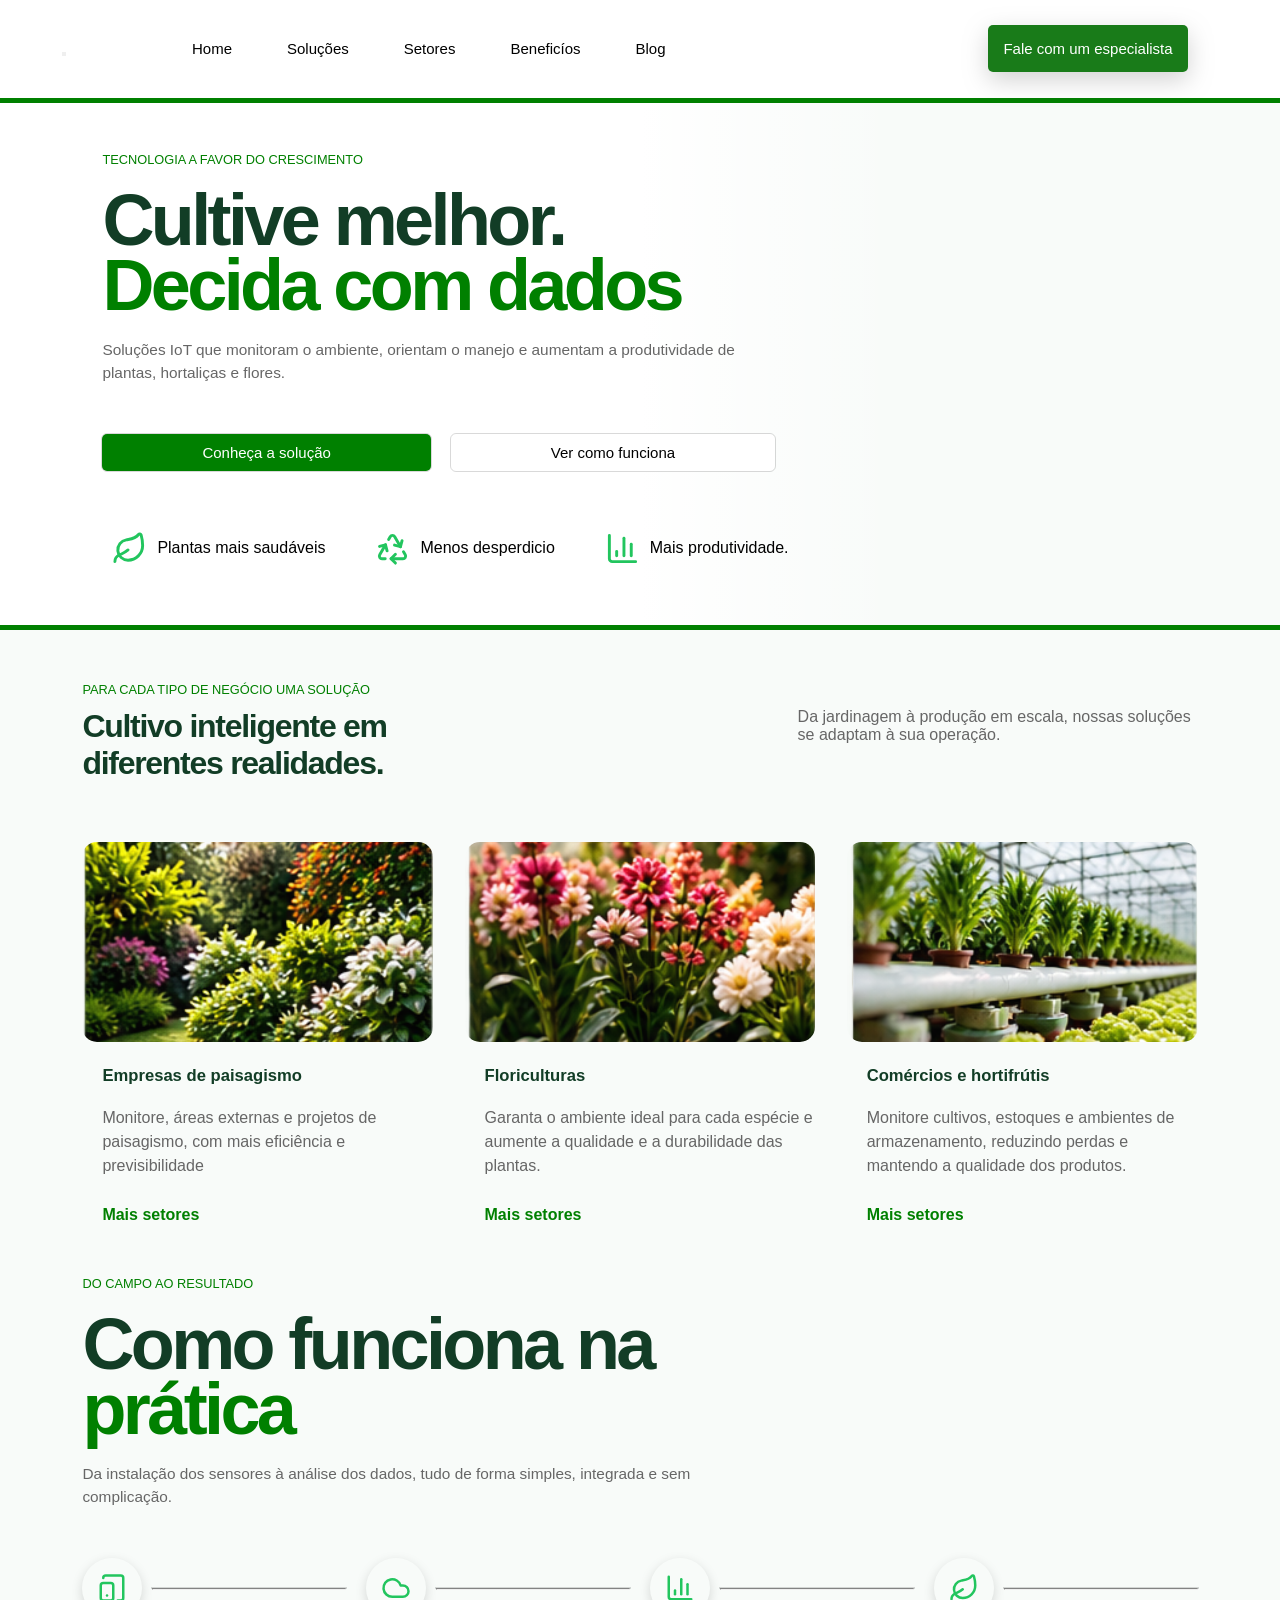
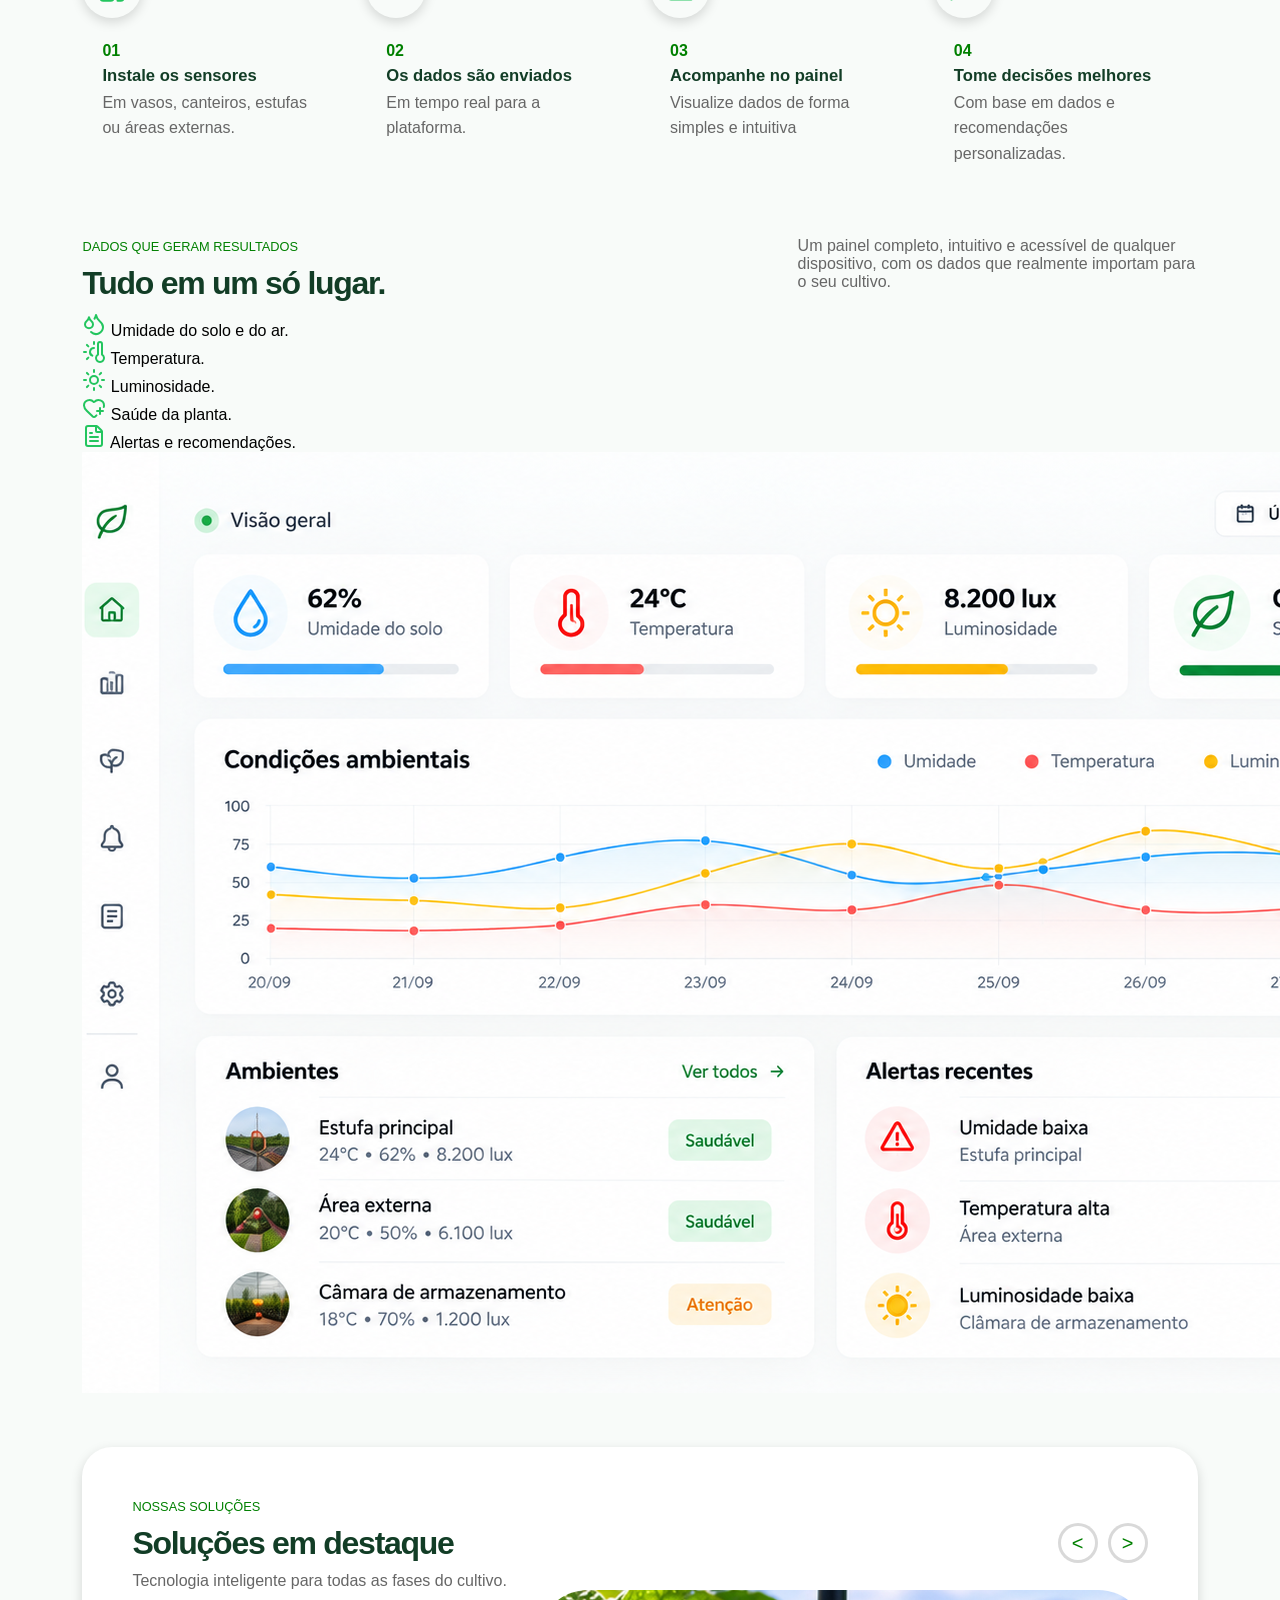
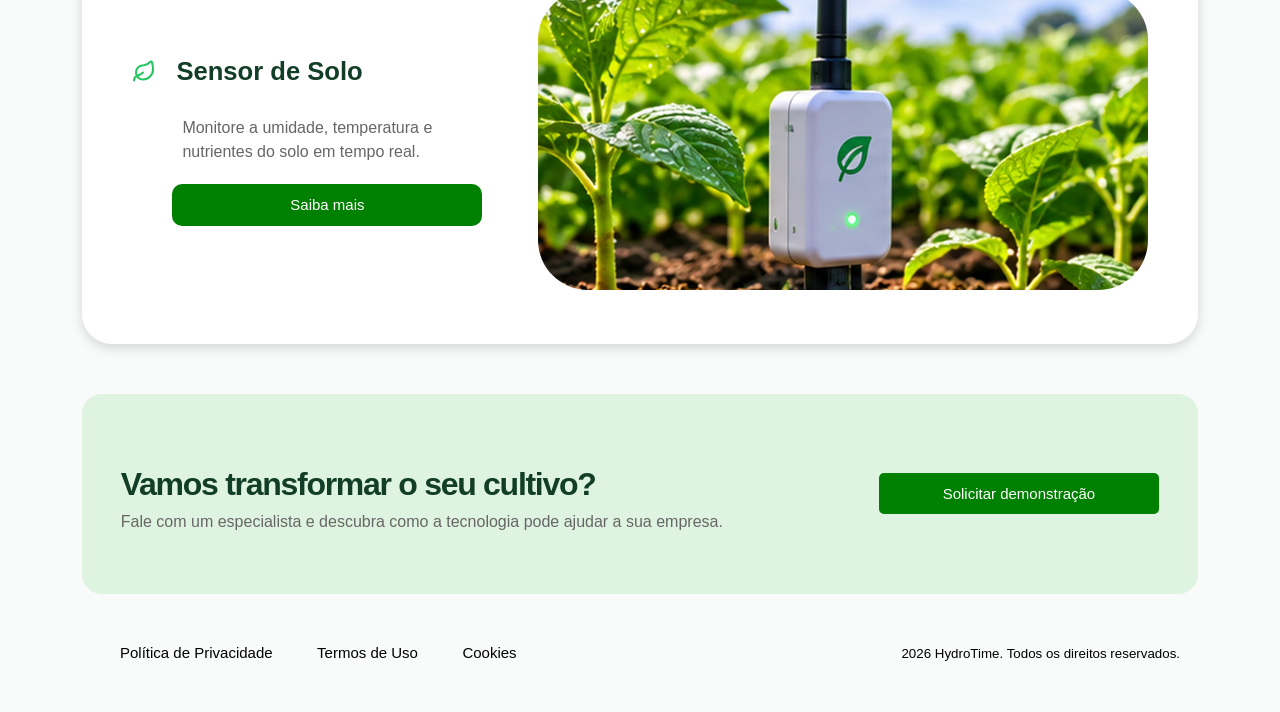
==== commit 5b2bf8cb: "Adiciona o menu fixo a todas as páginas, ajustes de sobreposição de conteudo, ajustes de responsivid" ====
--- a/index.html
+++ b/index.html
@@ -8,7 +8,7 @@
     <meta name="viewport" content="width=device-width, initial-scale=1.0">
 
     <!-- MENU -->
-    <script src="./src/componentes/menu/menu.js?v=6d2f636" defer></script>
+    <script src="./src/componentes/menu/menu.js?v=8d407d6" defer></script>
 
     <!-- BANNER PRINCIPAL -->
     <script src="./src/componentes/banner/bannerTop/banner_top.js?v=2dd4a66" defer></script>
@@ -70,7 +70,7 @@
     <div id="menu"></div>
 
     <!-- BANNER PRINCIPAL -->
-    <div id="conteiner_banner">
+    <div class="conteiner_banner">
 
         <div class="banner">
             <!-- CHAMADA DO COMPONENTE BANNERTOP -->
--- a/src/styles/style.css
+++ b/src/styles/style.css
@@ -27,6 +27,11 @@
     button{
         cursor: pointer;
     }
+
+    .conteiner_banner{
+        margin-top:100px;
+    }
+
 .conteiner_banner_top{
     border-bottom:5px solid var(--principal);
     padding-bottom:50px;
@@ -88,4 +93,10 @@
 }
 
 
+@media(max-width:1049px){
+    .conteiner_banner{
+    margin-top:auto;
+    }
+}
 
+
--- a/src/paginas/home/home.css
+++ b/src/paginas/home/home.css
@@ -2,13 +2,14 @@
 
 
 /* ===== Banner ===== */
-#conteiner_banner{
-    background-image: linear-gradient( to right, white 50%, transparent 70%), url('/hydrotime-/src/assets/banner/beneficios.png');
-    background-size:cover;
+.conteiner_banner {
+    background-image: linear-gradient(to right, white 50%, transparent 70%), url('/hydrotime/src/assets/banner/beneficios.png');
+    background-size: cover;
     background-position: center;
-    min-height:530px;
+    min-height: 530px;
 
     border-bottom: 5px solid var(--principal);
+    margin-top: 100px;
 }
 
 /* ===== SETORES ===== */
@@ -85,8 +86,13 @@
 }
     /* os cards somem quando a tela for menor que 800px e a imagem do header troca de posição. */
 @media (max-width:800px){
+<<<<<<< HEAD
     #conteiner_banner{
-        background-image: linear-gradient( to top, white 70%, transparent 100%), url('/hydrotime-/src/assets/banner/home.png');
+        background-image: linear-gradient( to top, white 70%, transparent 100%), url('/hydrotime/src/assets/banner/home.png');
+=======
+    .conteiner_banner{
+        background-image: linear-gradient( to top, white 70%, transparent 100%), url('/src/assets/banner/home.png');
+>>>>>>> 8426a3e (Adiciona o menu fixo a todas as páginas, ajustes de sobreposição de conteudo, ajustes de responsividade)
         min-height:auto;
     }
 
@@ -137,7 +143,7 @@
 
 #conteiner_banner_comoFunciona{
     margin-top:100px;
-    background-image: linear-gradient( to right, white 50%, transparent 70%), url('/hydrotime-/src/assets/imagens/comofunciona.png');
+    background-image: linear-gradient( to right, white 50%, transparent 70%), url('/hydrotime/src/assets/imagens/comofunciona.png');
     background-size:cover;
     background-position: bottom;
     min-height:320px;
@@ -146,7 +152,7 @@
 
 @media(max-width:700px){
     #conteiner_banner_comoFunciona{
-        background-image: linear-gradient( to top, white 80%, transparent 100%), url('/hydrotime-/src/assets/imagens/comofunciona.png');
+        background-image: linear-gradient( to top, white 80%, transparent 100%), url('/hydrotime/src/assets/imagens/comofunciona.png');
         min-height:0px;
     }
 }
@@ -191,3 +197,20 @@
 #banner_main{
     margin-top:20px;
 }
+
+/* ===== Ajusta espacamento do topo do banner quando o menu troca para Sidebar ===== */
+@media(max-width:1050px){
+    .conteiner_banner{
+        margin-top:0px;
+    }
+}
+
+/* ===== Adiciona background aos cards do banner quando o conteudo passa a sobrepor a imagem */
+
+@media(max-width:1200px){
+    #beneficio_home div{
+        transition:1s;
+        background-color:rgba(255, 255, 255, 0.81);
+        
+    }
+}
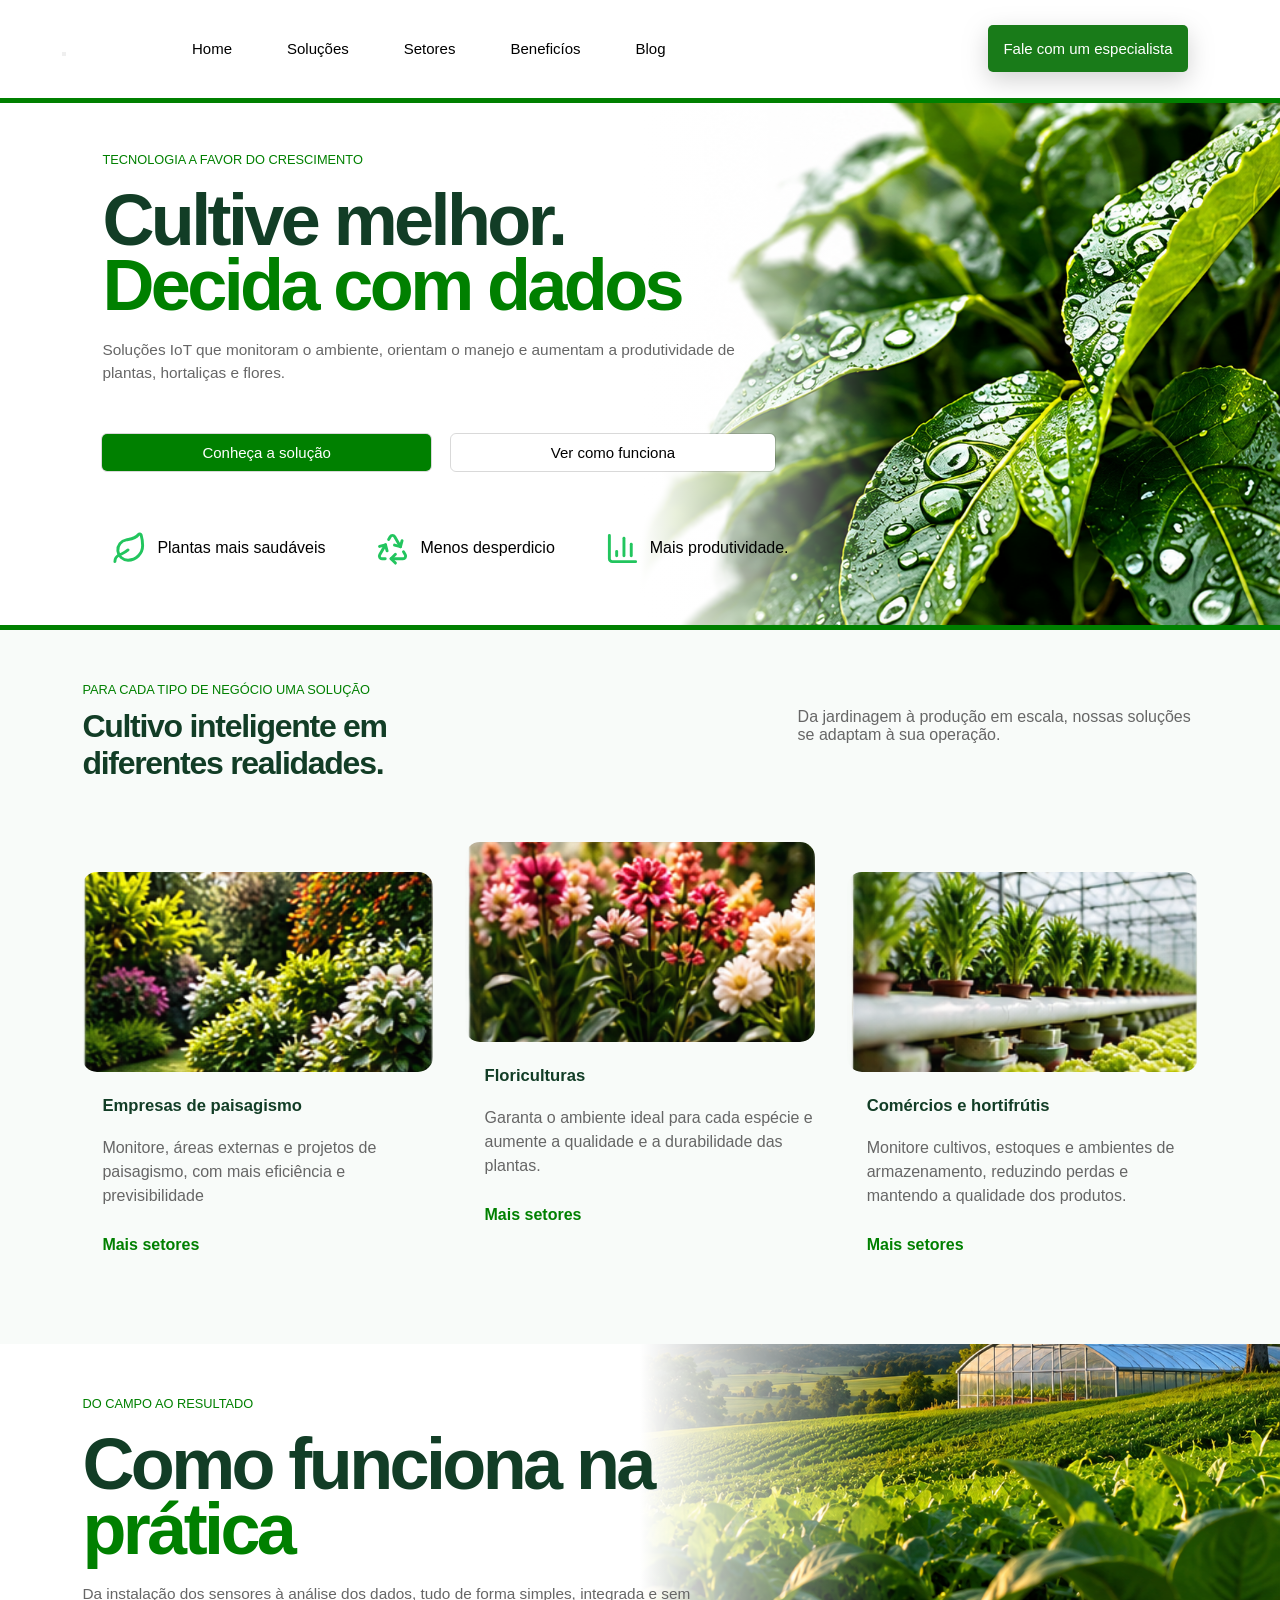
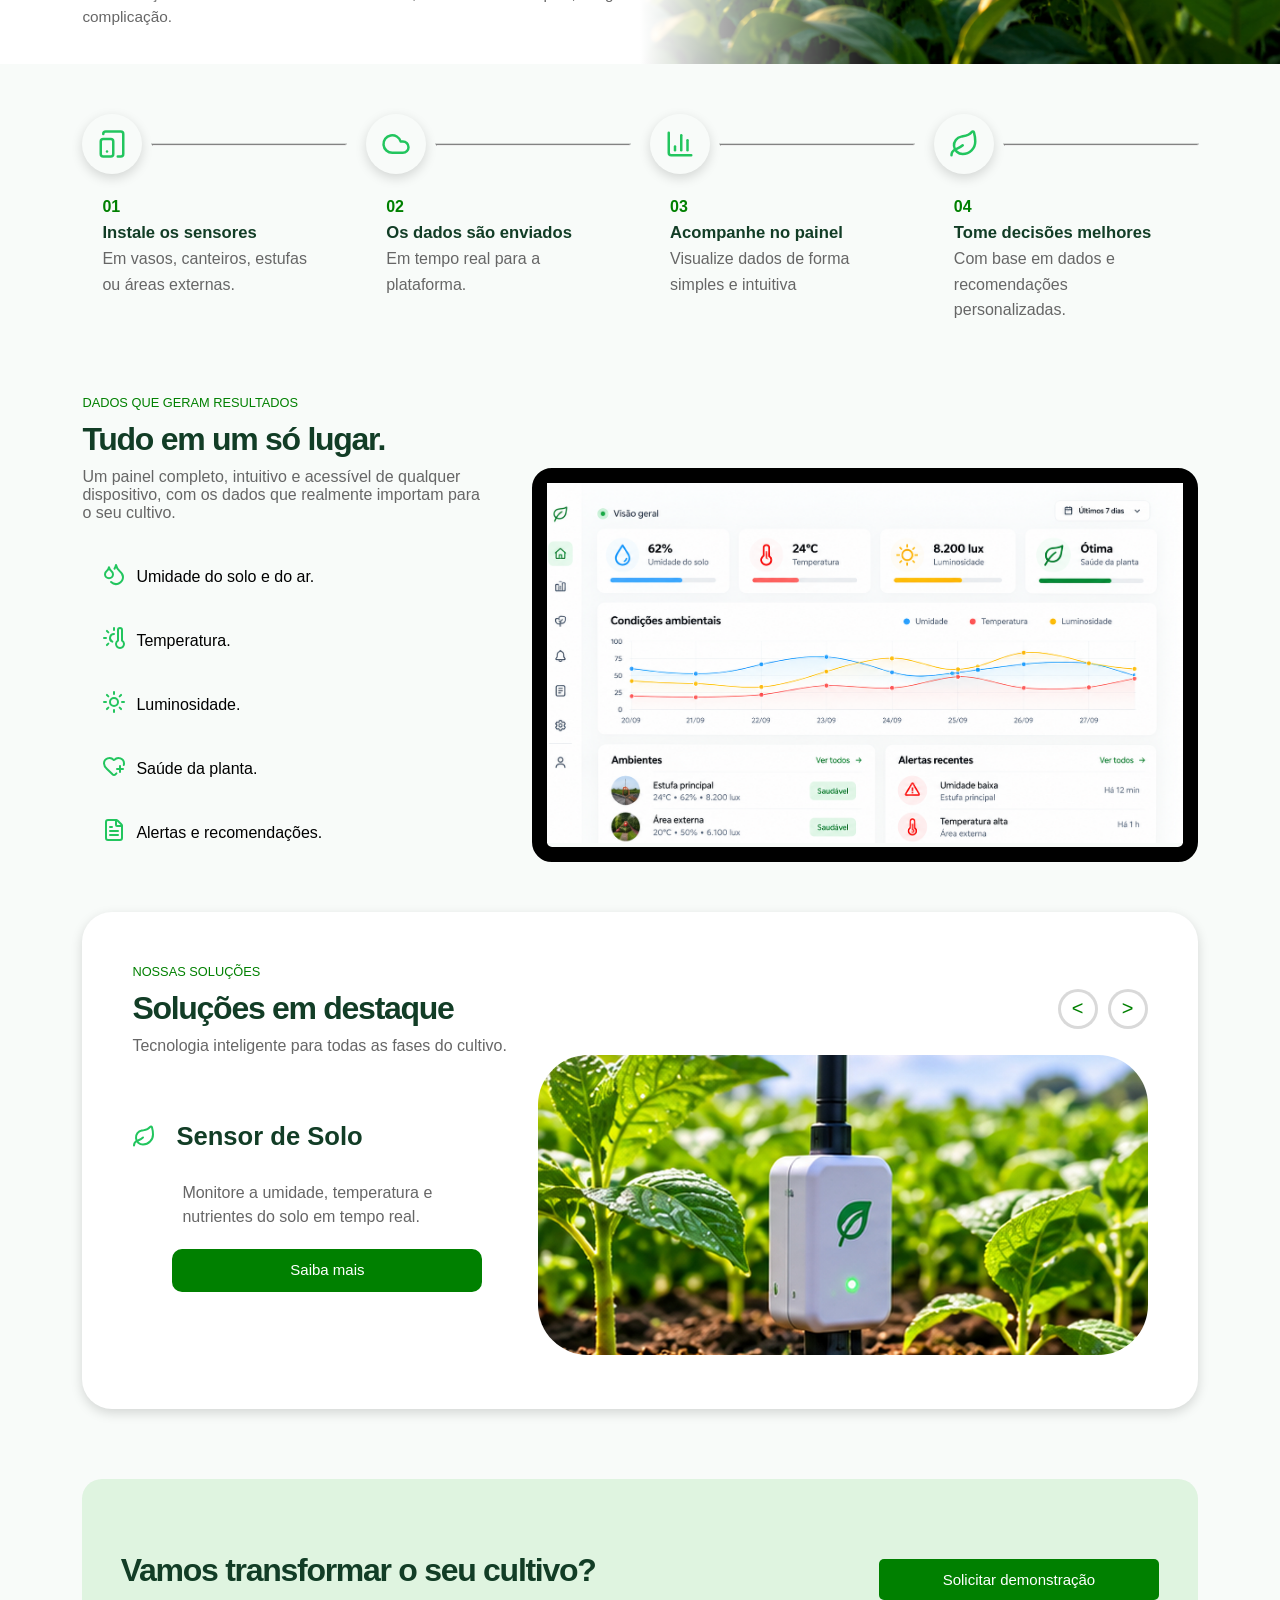
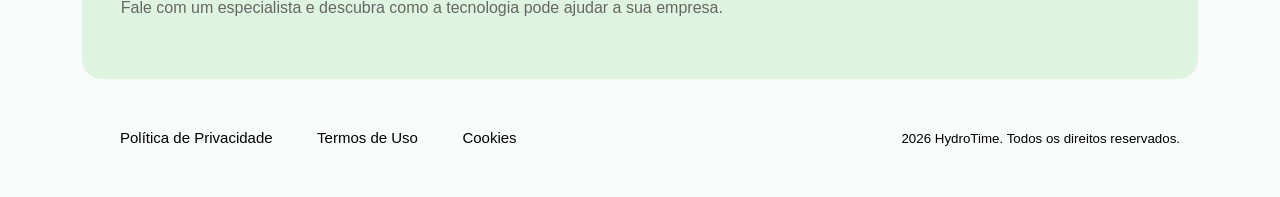
==== commit 8426a3e0: "Adiciona o menu fixo a todas as páginas, ajustes de sobreposição de conteudo, ajustes de responsivid" ====
--- a/index.html
+++ b/index.html
@@ -8,7 +8,7 @@
     <meta name="viewport" content="width=device-width, initial-scale=1.0">
 
     <!-- MENU -->
-    <script src="./src/componentes/menu/menu.js?v=8d407d6" defer></script>
+    <script src="./src/componentes/menu/menu.js?v=6d2f636" defer></script>
 
     <!-- BANNER PRINCIPAL -->
     <script src="./src/componentes/banner/bannerTop/banner_top.js?v=2dd4a66" defer></script>
--- a/src/paginas/home/home.css
+++ b/src/paginas/home/home.css
@@ -2,14 +2,15 @@
 
 
 /* ===== Banner ===== */
-.conteiner_banner {
-    background-image: linear-gradient(to right, white 50%, transparent 70%), url('/hydrotime/src/assets/banner/beneficios.png');
-    background-size: cover;
+.conteiner_banner{
+    background-image: linear-gradient( to right, white 50%, transparent 70%), url('/src/assets/banner/beneficios.png');
+    background-size:cover;
     background-position: center;
-    min-height: 530px;
+    min-height:530px;
 
     border-bottom: 5px solid var(--principal);
-    margin-top: 100px;
+    margin-top:100px;
+
 }
 
 /* ===== SETORES ===== */
@@ -86,13 +87,8 @@
 }
     /* os cards somem quando a tela for menor que 800px e a imagem do header troca de posição. */
 @media (max-width:800px){
-<<<<<<< HEAD
-    #conteiner_banner{
-        background-image: linear-gradient( to top, white 70%, transparent 100%), url('/hydrotime/src/assets/banner/home.png');
-=======
     .conteiner_banner{
         background-image: linear-gradient( to top, white 70%, transparent 100%), url('/src/assets/banner/home.png');
->>>>>>> 8426a3e (Adiciona o menu fixo a todas as páginas, ajustes de sobreposição de conteudo, ajustes de responsividade)
         min-height:auto;
     }
 
@@ -143,7 +139,7 @@
 
 #conteiner_banner_comoFunciona{
     margin-top:100px;
-    background-image: linear-gradient( to right, white 50%, transparent 70%), url('/hydrotime/src/assets/imagens/comofunciona.png');
+    background-image: linear-gradient( to right, white 50%, transparent 70%), url('/src/assets/imagens/comofunciona.png');
     background-size:cover;
     background-position: bottom;
     min-height:320px;
@@ -152,7 +148,7 @@
 
 @media(max-width:700px){
     #conteiner_banner_comoFunciona{
-        background-image: linear-gradient( to top, white 80%, transparent 100%), url('/hydrotime/src/assets/imagens/comofunciona.png');
+        background-image: linear-gradient( to top, white 80%, transparent 100%), url('/src/assets/imagens/comofunciona.png');
         min-height:0px;
     }
 }
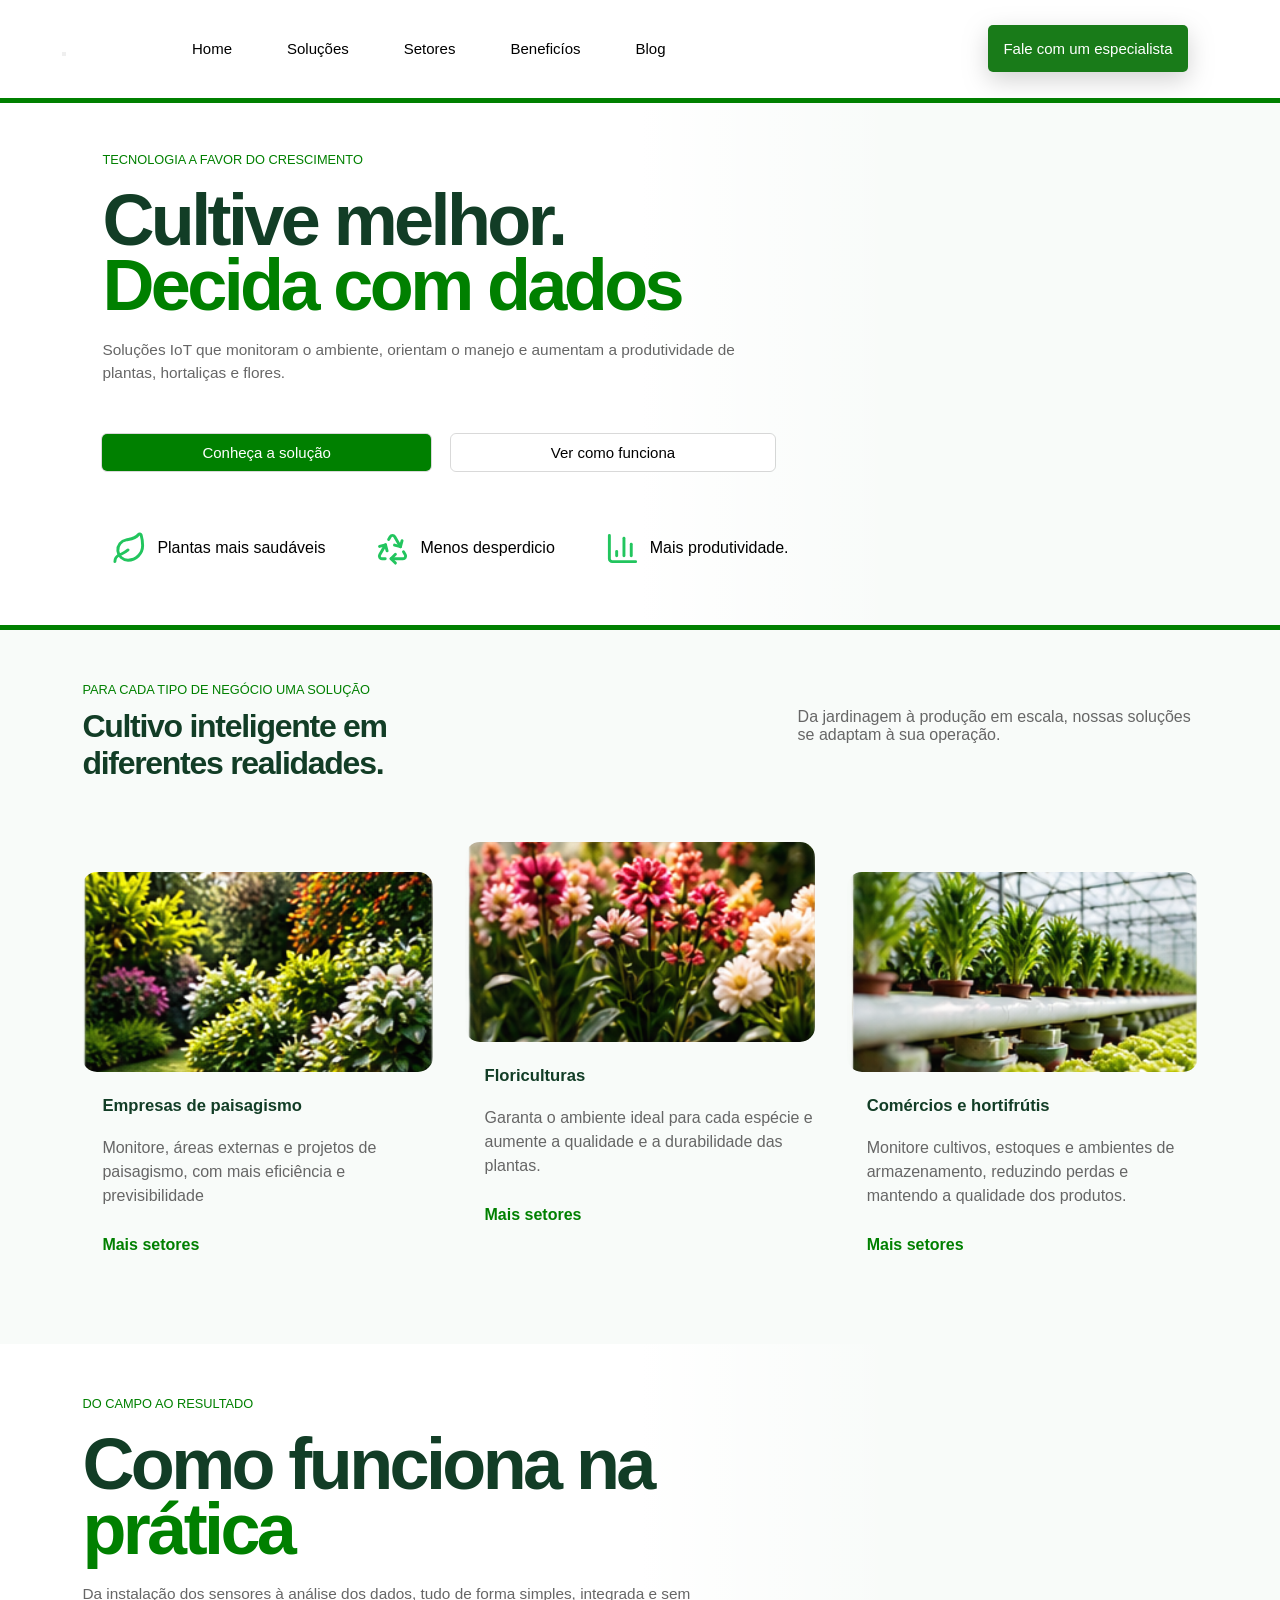
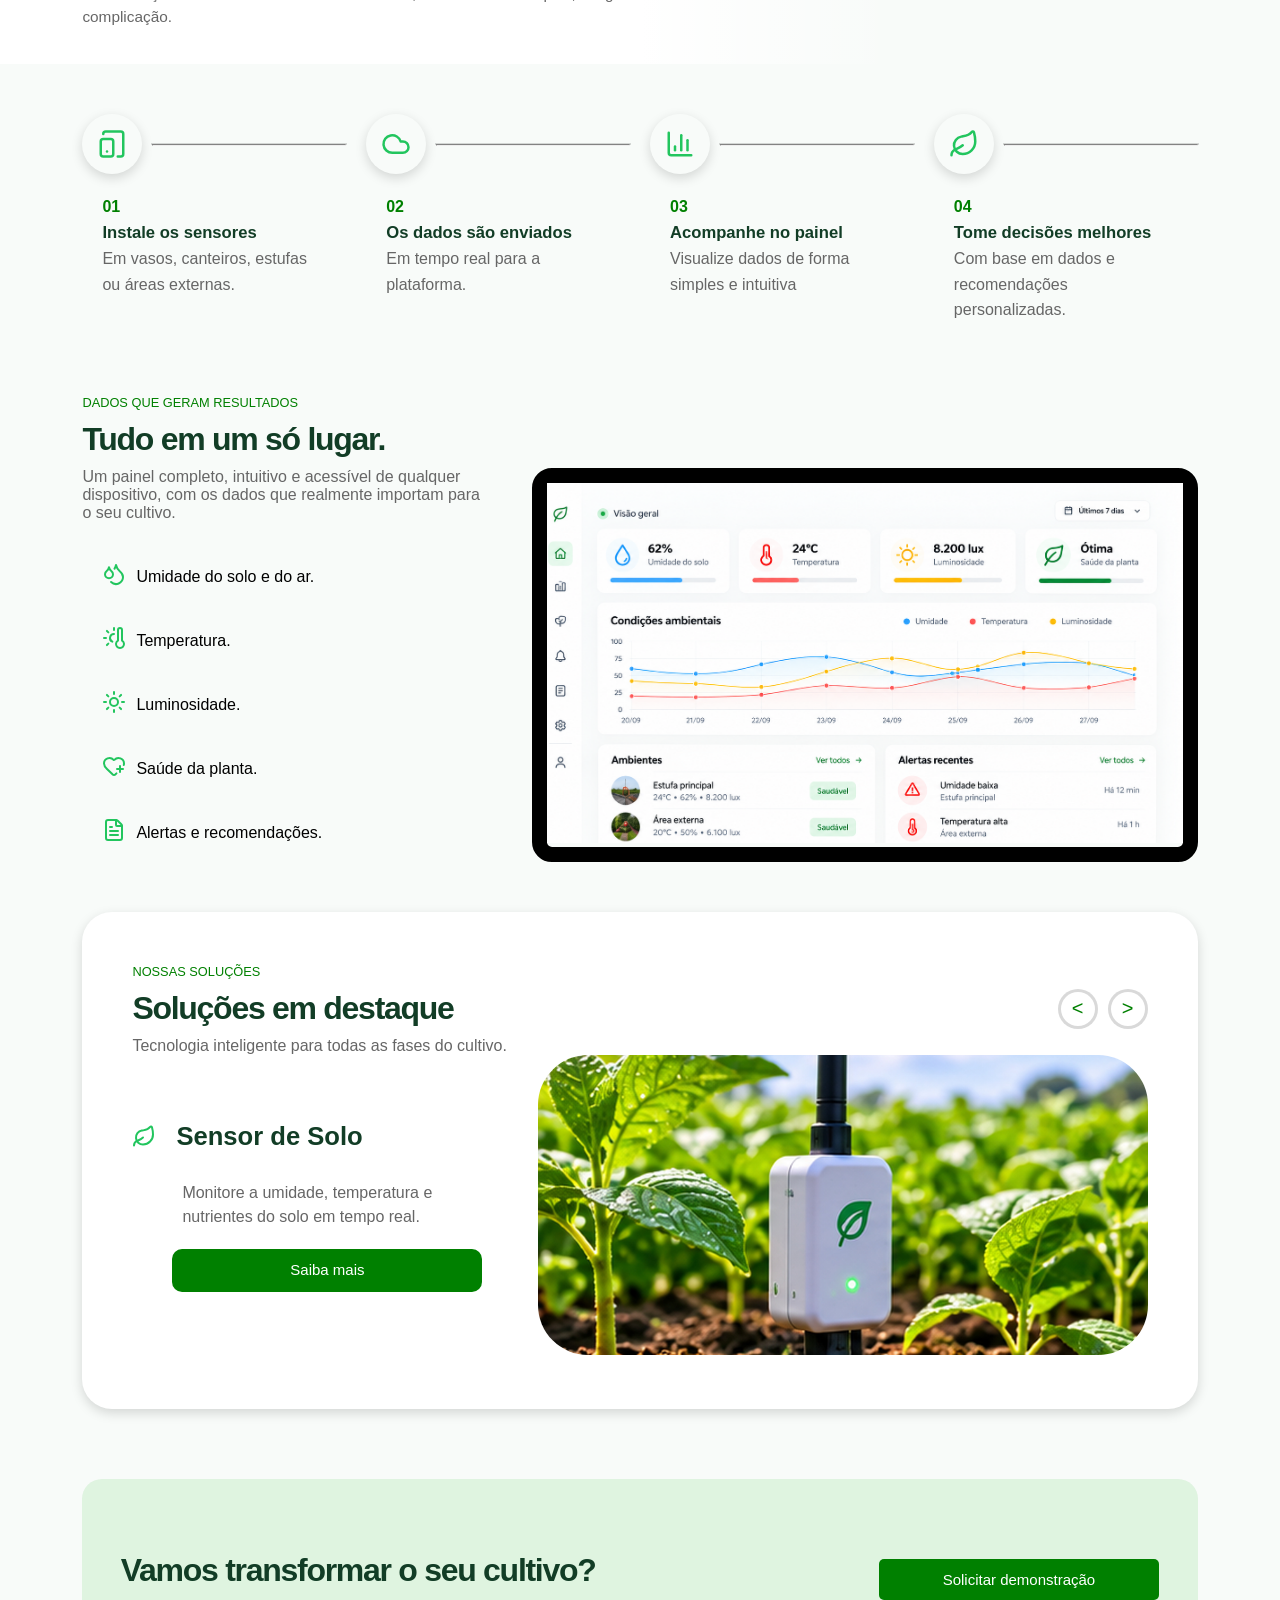
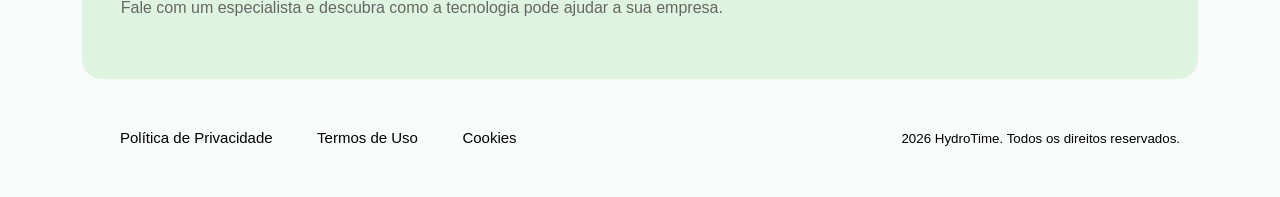
==== commit 431174ee: "Corrige conflito CSS da moldura do app" ====
--- a/index.html
+++ b/index.html
@@ -8,7 +8,7 @@
     <meta name="viewport" content="width=device-width, initial-scale=1.0">
 
     <!-- MENU -->
-    <script src="./src/componentes/menu/menu.js?v=6d2f636" defer></script>
+    <script src="./src/componentes/menu/menu.js?v=8d407d6" defer></script>
 
     <!-- BANNER PRINCIPAL -->
     <script src="./src/componentes/banner/bannerTop/banner_top.js?v=2dd4a66" defer></script>
@@ -59,7 +59,7 @@
     <link rel="stylesheet" href="./src/styles/root.css?v=2dd4a66">
 
     <!-- ESTILO DA PÁGINA HTML -->
-    <link rel="stylesheet" href="./src/paginas/home/home.css?v=2dd4a66">
+    <link rel="stylesheet" href="./src/paginas/home/home.css?v=frame-fix-20261120">
 
     <title>Pagina Inicial</title>
 </head>
--- a/src/paginas/home/home.css
+++ b/src/paginas/home/home.css
@@ -2,15 +2,14 @@
 
 
 /* ===== Banner ===== */
-.conteiner_banner{
-    background-image: linear-gradient( to right, white 50%, transparent 70%), url('/src/assets/banner/beneficios.png');
-    background-size:cover;
+.conteiner_banner {
+    background-image: linear-gradient(to right, white 50%, transparent 70%), url('/hydrotime/src/assets/banner/beneficios.png');
+    background-size: cover;
     background-position: center;
-    min-height:530px;
+    min-height: 530px;
 
     border-bottom: 5px solid var(--principal);
-    margin-top:100px;
-
+    margin-top: 100px;
 }
 
 /* ===== SETORES ===== */
@@ -88,7 +87,7 @@
     /* os cards somem quando a tela for menor que 800px e a imagem do header troca de posição. */
 @media (max-width:800px){
     .conteiner_banner{
-        background-image: linear-gradient( to top, white 70%, transparent 100%), url('/src/assets/banner/home.png');
+        background-image: linear-gradient( to top, white 70%, transparent 100%), url('/hydrotime/src/assets/banner/home.png');
         min-height:auto;
     }
 
@@ -139,7 +138,7 @@
 
 #conteiner_banner_comoFunciona{
     margin-top:100px;
-    background-image: linear-gradient( to right, white 50%, transparent 70%), url('/src/assets/imagens/comofunciona.png');
+    background-image: linear-gradient( to right, white 50%, transparent 70%), url('/hydrotime/src/assets/imagens/comofunciona.png');
     background-size:cover;
     background-position: bottom;
     min-height:320px;
@@ -148,7 +147,7 @@
 
 @media(max-width:700px){
     #conteiner_banner_comoFunciona{
-        background-image: linear-gradient( to top, white 80%, transparent 100%), url('/src/assets/imagens/comofunciona.png');
+        background-image: linear-gradient( to top, white 80%, transparent 100%), url('/hydrotime/src/assets/imagens/comofunciona.png');
         min-height:0px;
     }
 }
@@ -209,4 +208,4 @@
         background-color:rgba(255, 255, 255, 0.81);
         
     }
-}+}
